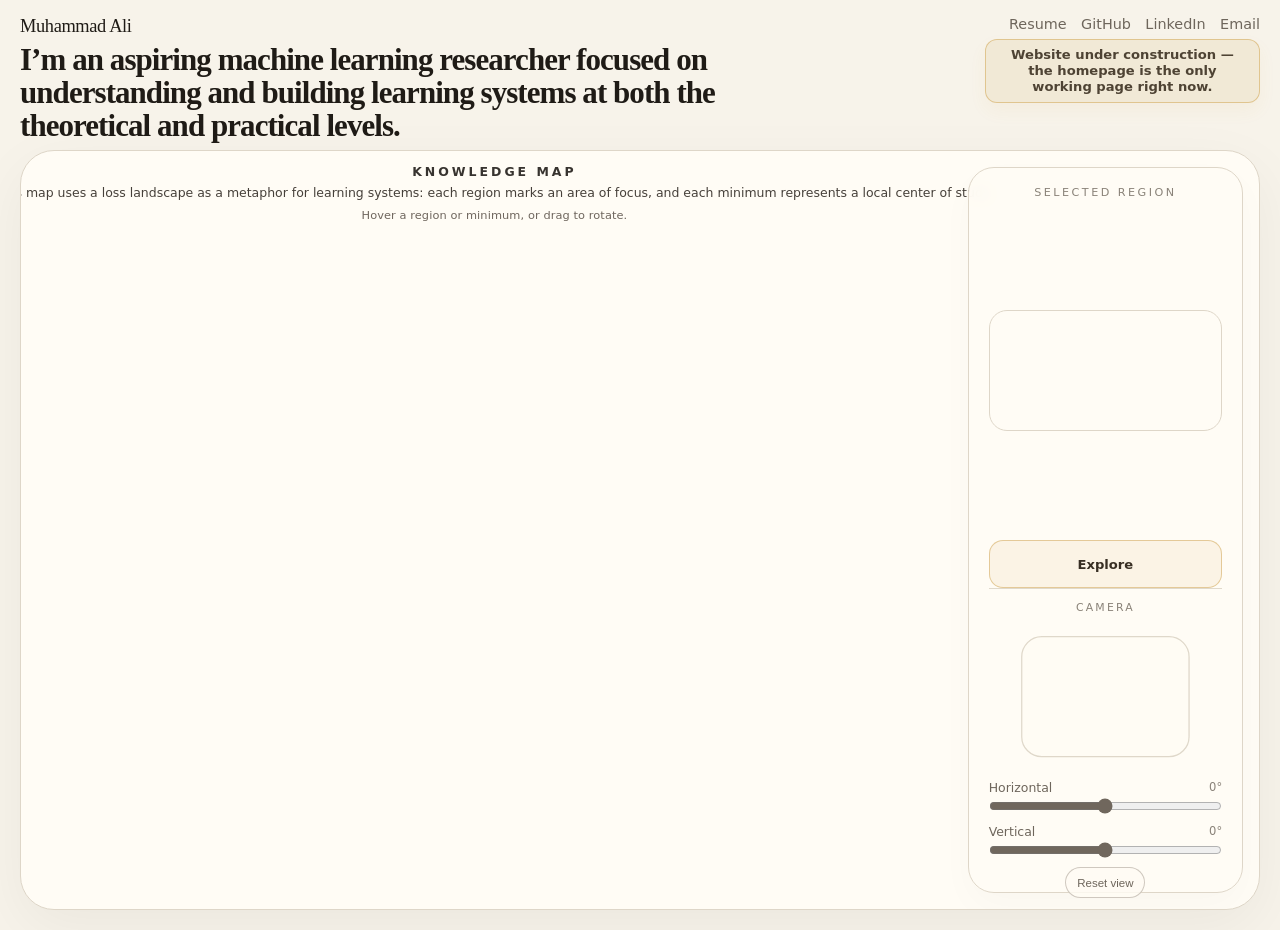
==== index.html @ 7abc621c "Connect floor contours to homepage renderer" ====
<!doctype html>
<html lang="en">
  <head>
    <meta charset="utf-8" />
    <meta name="viewport" content="width=device-width, initial-scale=1" />
    <title>Muhammad Ali</title>
    <style>
      :root {
        --page-bg: #F7F3EA;
        --panel-bg: #FFFCF5;
        --overlay-bg: rgba(255, 252, 245, 0.94);
        --text-main: #1F1B16;
        --text-muted: #6E665C;
        --text-meta: #8A8379;
        --graphite: #8E887E;
        --border-soft: #DED6C8;Done
        --header-right-width: clamp(18rem, 20vw, 21rem);
        --selected-card-width: clamp(17.2rem, 18.8vw, 20.4rem);
        --map-height: clamp(760px, 52vw, 940px);
        --radius-panel: 34px;
        --radius-card: 26px;
        --radius-pill: 18px;
        --serif: "Iowan Old Style", "Palatino Linotype", "Book Antiqua", Palatino, Georgia, "Times New Roman", serif;
        --sans: Inter, ui-sans-serif, system-ui, -apple-system, BlinkMacSystemFont, "Segoe UI", sans-serif;
      }

      * {
        box-sizing: border-box;
      }

      html,
      body {
        margin: 0;
        min-height: 100%;
      }

      body {
        background: var(--page-bg);
        color: var(--text-main);
        font-family: var(--sans);
        -webkit-font-smoothing: antialiased;
        text-rendering: optimizeLegibility;
      }

      a {
        color: inherit;
        text-decoration: none;
      }

      .page-shell {
        max-width: 1920px;
        min-height: 100vh;
        margin: 0 auto;
        padding: 1rem 1.25rem 1.25rem;
        display: flex;
        flex-direction: column;
      }

      .site-header {
        display: grid;
        grid-template-columns: minmax(0, 1fr) var(--header-right-width);
        column-gap: 1.5rem;
        row-gap: 0.35rem;
        align-items: start;
        padding-bottom: 0.42rem;
      }

      .site-name {
        grid-column: 1;
        grid-row: 1;
        font-family: var(--serif);
        font-size: 1.15rem;
        letter-spacing: -0.02em;
        color: var(--text-main);
      }

      .hero-copy {
        grid-column: 1;
        grid-row: 2;
        max-width: min(66rem, 100%);
      }

      .hero-copy h1 {
        margin: 0;
        font-family: var(--serif);
        font-size: clamp(1.64rem, 1.2rem + 0.92vw, 2rem);
        line-height: 1.08;
        letter-spacing: -0.03em;
        color: var(--text-main);
      }

      .hero-emphasis {
        color: inherit;
        font-weight: inherit;
        transition: color 180ms ease, font-weight 180ms ease;
      }

      .header-right {
        grid-column: 2;
        grid-row: 1 / span 2;
        display: flex;
        flex-direction: column;
        align-items: flex-end;
        gap: 0.45rem;
        min-width: 0;
      }

      .site-nav {
        display: flex;
        flex-wrap: nowrap;
        justify-content: flex-end;
        gap: 0.9rem;
        font-size: 0.9rem;
        color: var(--text-muted);
      }

      .site-nav a:hover {
        color: var(--text-main);
      }

      .site-note {
        align-self: flex-end;
        width: min(100%, 17.2rem);
        min-height: 2.3rem;
        padding: 0.45rem 0.72rem;
        display: inline-flex;
        align-items: center;
        justify-content: center;
        text-align: center;
        font-size: 0.82rem;
        line-height: 1.2;
        font-weight: 700;
        color: rgba(74, 63, 48, 0.98);
        background: rgba(199, 146, 46, 0.10);
        border: 1px solid rgba(199, 146, 46, 0.42);
        border-radius: 12px;
        box-shadow: 0 8px 18px rgba(199, 146, 46, 0.06);
      }

      .site-main {
        display: flex;
        flex-direction: column;
        gap: 0.75rem;
        flex: 1;
        min-height: 0;
      }

      .knowledge-map {
        position: relative;
        min-height: var(--map-height);
        background: var(--panel-bg);
        border: 1px solid var(--border-soft);
        border-radius: var(--radius-panel);
        box-shadow: 0 18px 60px rgba(28, 25, 23, 0.05);
        overflow: hidden;
      }

      .map-topband {
        position: absolute;
        left: 1rem;
        right: calc(1rem + var(--selected-card-width) + 1rem);
        top: 0.85rem;
        z-index: 7;
        display: flex;
        flex-direction: column;
        align-items: center;
        gap: 0.44rem;
        pointer-events: none;
      }

      .map-title {
        margin: 0;
        font-size: 0.78rem;
        font-weight: 700;
        letter-spacing: 0.24em;
        text-transform: uppercase;
        color: rgba(42, 38, 34, 0.94);
      }

      .map-description {
        margin: 0;
        max-width: 64rem;
        font-size: 0.78rem;
        line-height: 1.2;
        font-weight: 500;
        text-align: center;
        color: rgba(58, 52, 46, 0.94);
        white-space: nowrap;
      }

      .map-hint {
        margin: 0.04rem 0 0;
        max-width: 42rem;
        font-size: 0.71rem;
        line-height: 1.18;
        font-weight: 500;
        letter-spacing: 0.008em;
        text-align: center;
        color: rgba(104, 95, 86, 0.96);
      }

      .selector-row {
        display: none;
      }

      .map-button-anchor {
        cursor: pointer;
      }

      .map-button-connector {
        fill: none;
        stroke-width: 2.4;
        stroke-linecap: round;
        vector-effect: non-scaling-stroke;
        transition: stroke 160ms ease, opacity 160ms ease;
      }

      .area-button,
      .selector-pill {
        min-height: 52px;
        padding: 0.62rem 0.72rem;
        display: inline-flex;
        align-items: center;
        justify-content: center;
        text-align: center;
        white-space: nowrap;
        font-family: var(--serif);
        font-size: 0.9rem;
        font-weight: 600;
        line-height: 1.1;
        letter-spacing: -0.01em;
        color: var(--text-main);
        background: rgb(255, 252, 245);
        border: 1px solid rgba(214, 205, 192, 1);
        border-radius: var(--radius-pill);
        transition: border-color 160ms ease, background 160ms ease, box-shadow 160ms ease, color 160ms ease;
        pointer-events: auto;
      }

      .area-button:hover,
      .area-button:focus-visible,
      .selector-pill:hover,
      .selector-pill:focus-visible {
        outline: none;
        background: rgb(255, 252, 245);
        box-shadow: 0 0 0 1px rgba(255, 252, 245, 0.98), 0 8px 16px rgba(31, 27, 22, 0.08);
      }

      .area-button.active,
      .selector-pill.active {
        box-shadow: 0 0 0 1px rgba(255, 252, 245, 0.98), inset 0 -2px 0 currentColor, 0 10px 18px rgba(31, 27, 22, 0.08);
      }

      .map-frame {
        position: absolute;
        inset: 0;
        overflow: hidden;
      }

      #map-svg {
        position: absolute;
        inset: 0;
        width: 100%;
        height: 100%;
        display: block;
      }

      .map-frame.dragging {
        cursor: grabbing;
        user-select: none;
      }

      .selected-card {
        position: absolute;
        top: 1rem;
        right: 1rem;
        bottom: 1rem;
        width: var(--selected-card-width);
        z-index: 8;
        background: var(--overlay-bg);
        border: 1px solid var(--border-soft);
        border-radius: var(--radius-card);
        backdrop-filter: blur(8px);
        box-shadow: 0 14px 36px rgba(28, 25, 23, 0.025);
        padding: 1.12rem 1.24rem 1.2rem;
        display: flex;
        flex-direction: column;
      }

      .selected-label {
        font-size: 0.7rem;
        letter-spacing: 0.22em;
        text-transform: uppercase;
        color: var(--text-meta);
        text-align: center;
      }

      .selected-head {
        margin-top: 0.78rem;
        display: flex;
        flex-direction: column;
        align-items: center;
        gap: 0.56rem;
        min-height: 5.45rem;
      }

      .selected-icon {
        width: 3rem;
        height: 3rem;
        border-radius: 999px;
        display: inline-flex;
        align-items: center;
        justify-content: center;
        color: #fffdf8;
      }

      .selected-title {
        margin: 0;
        width: 100%;
        min-height: 2.5rem;
        display: flex;
        align-items: flex-start;
        justify-content: center;
        text-align: center;
        font-family: var(--serif);
        font-size: clamp(1.02rem, 0.88rem + 0.38vw, 1.26rem);
        line-height: 1.08;
        letter-spacing: -0.02em;
        color: var(--text-main);
      }

      .selected-thumb {
        margin-top: 0.72rem;
        border-radius: 18px;
        border: 1px solid var(--border-soft);
        background: rgba(255, 252, 245, 0.72);
        padding: 0.46rem;
        min-height: 7.6rem;
        display: flex;
        align-items: center;
      }

      .selected-thumb svg {
        width: 100%;
        height: auto;
        display: block;
      }

      .selected-accent {
        width: 1.65rem;
        height: 2px;
        margin: 0.86rem 0 0.68rem;
        border-radius: 999px;
      }

      .selected-blurb {
        margin: 0;
        font-size: 0.8rem;
        line-height: 1.46;
        color: var(--text-muted);
        min-height: 5.9em;
      }

      .selected-cta-wrap {
        padding-top: 0.56rem;
      }

      .selected-cta {
        width: 100%;
        min-height: 3rem;
        padding: 0.72rem 0.9rem;
        display: inline-flex;
        align-items: center;
        justify-content: center;
        text-align: center;
        border-radius: 14px;
        border: 1px solid rgba(199, 146, 46, 0.42);
        background: rgba(199, 146, 46, 0.08);
        color: rgba(52, 43, 32, 0.98);
        font-size: 0.82rem;
        font-weight: 600;
        line-height: 1.2;
        transition: background 160ms ease, border-color 160ms ease, color 160ms ease;
      }

      .selected-cta:hover,
      .selected-cta:focus-visible {
        outline: none;
        background: rgba(199, 146, 46, 0.14);
      }

      .camera-panel {
        margin-top: auto;
        padding-top: 0.72rem;
        border-top: 1px solid rgba(222, 214, 200, 0.92);
        display: flex;
        flex-direction: column;
        gap: 0.58rem;
      }

      .camera-label {
        font-size: 0.68rem;
        letter-spacing: 0.2em;
        text-transform: uppercase;
        color: var(--text-meta);
        text-align: center;
      }

      .camera-widget {
        display: flex;
        align-items: center;
        justify-content: center;
        min-height: 6.2rem;
      }

      .camera-widget svg {
        width: 100%;
        max-width: 12.8rem;
        height: auto;
        display: block;
      }

      .camera-base {
        fill: rgba(255, 252, 245, 0.82);
        stroke: rgba(222, 214, 200, 0.95);
        stroke-width: 1;
      }

      .camera-axis {
        fill: none;
        stroke: rgba(112, 103, 93, 0.64);
        stroke-width: 1.38;
        stroke-linecap: round;
        vector-effect: non-scaling-stroke;
      }

      .camera-axis.soft {
        stroke: rgba(112, 103, 93, 0.24);
        stroke-dasharray: 3 4;
      }

      .camera-node {
        fill: rgba(255, 252, 245, 0.98);
        stroke: rgba(112, 103, 93, 0.32);
        stroke-width: 1;
      }

      .camera-node.accent {
        fill: rgba(112, 103, 93, 0.92);
        stroke: rgba(112, 103, 93, 0.92);
      }

      .camera-text {
        font-family: var(--serif);
        font-size: 0.92rem;
        fill: rgba(92, 84, 76, 0.95);
      }

      .camera-text.loss {
        font-size: 0.82rem;
      }

      .camera-control {
        display: flex;
        flex-direction: column;
        gap: 0.22rem;
      }

      .camera-head {
        display: flex;
        justify-content: space-between;
        gap: 0.7rem;
      }

      .camera-name {
        font-size: 0.78rem;
        color: var(--text-muted);
      }

      .camera-value {
        font-size: 0.72rem;
        color: var(--text-meta);
        font-variant-numeric: tabular-nums;
      }

      .camera-slider {
        width: 100%;
        margin: 0;
        accent-color: rgba(112, 103, 93, 0.86);
      }

      .camera-reset {
        align-self: center;
        min-height: 1.9rem;
        padding: 0.38rem 0.68rem;
        border-radius: 999px;
        border: 1px solid rgba(202, 194, 184, 0.9);
        background: rgba(255, 252, 245, 0.82);
        color: var(--text-muted);
        font-size: 0.72rem;
        cursor: pointer;
      }

      .camera-reset:hover,
      .camera-reset:focus-visible {
        outline: none;
        background: rgba(255, 252, 245, 0.94);
        color: var(--text-main);
      }

      .thumb-card {
        fill: rgba(255, 252, 245, 0.96);
        stroke: rgba(222, 214, 200, 0.92);
        stroke-width: 1;
      }

      .thumb-contour {
        fill: none;
        stroke: rgba(98, 90, 82, 0.18);
        stroke-width: 0.95;
        vector-effect: non-scaling-stroke;
      }

      .thumb-contour.soft {
        stroke: rgba(124, 115, 105, 0.11);
        stroke-width: 0.82;
      }

      .thumb-minimum {
        stroke: rgba(255, 252, 245, 0.98);
        stroke-width: 1.15;
        vector-effect: non-scaling-stroke;
      }

      .wire path,
      .wire polyline {
        fill: none;
        stroke: rgba(98, 89, 80, 0.34);
        stroke-width: 1.14;
        vector-effect: non-scaling-stroke;
      }

      .wire .rear {
        stroke: rgba(110, 101, 92, 0.22);
        stroke-width: 0.98;
      }

      .wire .front {
        stroke: rgba(84, 76, 68, 0.46);
        stroke-width: 1.26;
      }

      .plane path,
      .plane polyline,
      .plane polygon {
        fill: none;
        stroke: rgba(154, 143, 131, 0.11);
        stroke-width: 0.74;
        vector-effect: non-scaling-stroke;
      }

      .plane .shell {
        stroke: rgba(154, 143, 131, 0.14);
      }

      .plane .grid {
        stroke: rgba(154, 143, 131, 0.085);
      }

      .contours path,
      .contours polyline {
        fill: none;
        stroke: rgba(154, 143, 131, 0.07);
        stroke-width: 0.68;
        vector-effect: non-scaling-stroke;
      }

      .plane-base polygon,
      .plane-active polygon,
      .surface-active polygon {
        stroke: none;
        vector-effect: non-scaling-stroke;
      }

      .minimums .projection {
        stroke-width: 0.9;
        stroke-dasharray: 4 5;
        vector-effect: non-scaling-stroke;
      }

      .minimum-anchor {
        cursor: pointer;
        outline: none;
      }

      .minimum-anchor .halo {
        opacity: 0;
        transition: opacity 160ms ease;
      }

      .minimum-anchor .ring {
        fill: rgba(255, 252, 245, 0.98);
        stroke-width: 1.25;
        vector-effect: non-scaling-stroke;
        transition: stroke-width 160ms ease;
      }

      .minimum-anchor .core {
        stroke: rgba(255, 252, 245, 0.98);
        stroke-width: 1.05;
        vector-effect: non-scaling-stroke;
      }

      .minimum-anchor:hover .halo,
      .minimum-anchor:focus-visible .halo,
      .minimum-anchor.active .halo {
        opacity: 1;
      }

      .minimum-anchor:hover .ring,
      .minimum-anchor:focus-visible .ring,
      .minimum-anchor.active .ring {
        stroke-width: 1.5;
      }

      .mobile-card {
        display: none;
      }

      @media (max-width: 860px) {
        .page-shell {
          padding-inline: 1rem;
        }

        .site-header {
          display: flex;
          flex-direction: column;
          align-items: flex-start;
        }

        .header-right {
          width: 100%;
          align-items: flex-start;
        }

        .site-nav {
          flex-wrap: wrap;
          justify-content: flex-start;
          gap: 0.4rem 1rem;
        }

        .site-note {
          align-self: flex-start;
          text-align: left;
        }

        .knowledge-map {
          min-height: 980px;
        }

        .map-topband {
          position: static;
          padding: 1rem 1rem 0;
          right: auto;
          left: auto;
          pointer-events: none;
        }

        .selector-row {
          position: static;
          right: auto;
          left: auto;
          top: auto;
          display: flex;
          gap: 0.6rem;
          padding: 0.95rem 1rem 0;
          overflow-x: auto;
        }

        .selector-pill {
          min-width: max-content;
          flex: 0 0 auto;
        }

        .selected-card {
          display: none;
        }

        .mobile-card {
          position: absolute;
          inset-inline: 0;
          bottom: 0;
          z-index: 8;
          display: block;
          padding: 1rem;
        }

        .mobile-shell {
          background: var(--overlay-bg);
          border: 1px solid var(--border-soft);
          border-radius: var(--radius-card);
          padding: 1rem;
        }

        .mobile-head {
          display: flex;
          flex-direction: column;
          align-items: center;
          gap: 0.56rem;
        }

        .mobile-title {
          margin: 0;
          text-align: center;
          font-family: var(--serif);
          font-size: 1.18rem;
          line-height: 1.08;
        }

        .mobile-blurb {
          margin: 0.6rem 0 0;
          color: var(--text-muted);
          font-size: 0.92rem;
          line-height: 1.55;
        }

        .mobile-link {
          margin-top: 0.8rem;
        }
      }
    </style>
  </head>
  <body>
    <div class="page-shell">
      <header class="site-header">
        <a class="site-name" href="/">Muhammad Ali</a>

        <div class="hero-copy">
          <h1>
            I’m an aspiring machine learning researcher focused on understanding and building
            <span class="hero-emphasis" id="hero-emphasis">learning systems</span>
            at both the theoretical and practical levels.
          </h1>
        </div>

        <div class="header-right">
          <nav class="site-nav" aria-label="External links">
            <a href="/assets/resume/Muhammad_Ali_Resume.pdf" target="_blank" rel="noreferrer">Resume</a>
            <a href="https://github.com/" target="_blank" rel="noreferrer">GitHub</a>
            <a href="https://www.linkedin.com/in/muhammad-ali-544477187/" target="_blank" rel="noreferrer">LinkedIn</a>
            <a href="mailto:maali@wm.edu">Email</a>
          </nav>
          <div class="site-note">Website under construction — the homepage is the only working page right now.</div>
        </div>
      </header>

      <main class="site-main">
        <section class="knowledge-map" aria-labelledby="knowledge-map-title">
          <div class="map-topband">
            <h2 class="map-title" id="knowledge-map-title">Knowledge Map</h2>
            <p class="map-description">
              This map uses a loss landscape as a metaphor for learning systems: each region marks an area of focus, and each minimum represents a local center of study.
            </p>
            <p class="map-hint">Hover a region or minimum, or drag to rotate.</p>
          </div>

          <div class="selector-row" id="selector-row" aria-label="Select a knowledge area"></div>

          <aside class="selected-card" id="selected-card" aria-live="polite">
            <div class="selected-label">Selected region</div>

            <div class="selected-head">
              <div class="selected-icon" id="selected-icon"></div>
              <h3 class="selected-title" id="selected-title"></h3>
            </div>

            <div class="selected-thumb" id="selected-thumb" aria-hidden="true"></div>

            <div class="selected-accent" id="selected-accent"></div>

            <p class="selected-blurb" id="selected-blurb"></p>

            <div class="selected-cta-wrap">
              <a class="selected-cta" id="selected-cta" href="#">Explore</a>
            </div>

            <div class="camera-panel">
              <div class="camera-label">Camera</div>

              <div class="camera-widget" aria-hidden="true">
                <svg id="camera-svg" viewBox="0 0 164 118" preserveAspectRatio="xMidYMid meet">
                  <rect class="camera-base" x="15" y="11" width="134" height="96" rx="16"></rect>
                  <g id="camera-cap"></g>
                </svg>
              </div>

              <div class="camera-control">
                <div class="camera-head">
                  <div class="camera-name">Horizontal</div>
                  <div class="camera-value" id="camera-horizontal-value">0°</div>
                </div>
                <input class="camera-slider" id="camera-horizontal" type="range" min="-100" max="100" value="0" step="1" />
              </div>

              <div class="camera-control">
                <div class="camera-head">
                  <div class="camera-name">Vertical</div>
                  <div class="camera-value" id="camera-vertical-value">0°</div>
                </div>
                <input class="camera-slider" id="camera-vertical" type="range" min="-100" max="100" value="0" step="1" />
              </div>

              <button class="camera-reset" id="camera-reset" type="button">Reset view</button>
            </div>
          </aside>

          <aside class="mobile-card" id="mobile-card" aria-live="polite">
            <div class="mobile-shell">
              <div class="selected-label">Selected region</div>
              <div class="mobile-head">
                <div class="selected-icon" id="mobile-icon"></div>
                <h3 class="mobile-title" id="mobile-title"></h3>
              </div>
              <p class="mobile-blurb" id="mobile-blurb"></p>
              <a class="selected-cta mobile-link" id="mobile-cta" href="#">Explore</a>
            </div>
          </aside>

          <div class="map-frame" id="map-frame">
            <svg id="map-svg" viewBox="0 0 1520 920" preserveAspectRatio="none" role="img" aria-label="Interactive loss landscape knowledge map">
              <g transform="translate(28 176)">
                <g id="plane-base" class="plane-base"></g>
                <g id="plane" class="plane"></g>
                <g id="plane-active" class="plane-active"></g>
                <g id="floor-contours" class="contours"></g>
                <g id="surface-active" class="surface-active"></g>
                <g id="wire-base" class="wire"></g>
                <g id="wire-accent" class="wire"></g>
                <g id="map-button-anchors"></g>
                <g id="minimums" class="minimums"></g>
              </g>
            </svg>
          </div>
        </section>
      </main>
    </div>

    <script src="js/home/config.js"></script>
    <script src="js/home/dom.js"></script>
    <script src="js/home/overlay.js"></script>
    <script src="js/home/camera.js"></script>
    <script src="js/home/geometry.js"></script>
    <script src="js/home/renderer.js"></script>
    
    <script>
      const SVG_NS = "http://www.w3.org/2000/svg";

      if (!window.HomeConfig) {
        throw new Error(
          "[homepage] Configuration failed to load from js/home/config.js."
        );
      }

      const {
        icons,
        regions,
        areaThemes,
        regionFields,
        regionFieldMap,
        baseLandscapeConfig
      } = window.HomeConfig;

      const landscapeConfig = {
        domainX: [-2.05, 2.15],
        domainY: [-1.55, 1.65],
        gridX: 27,
        gridY: 21,
        planeZ: -1.36,
        azimuth: 0.72,
        elevation: 0.82
      };
      
      if (typeof window.getHomeDom !== "function") {
        throw new Error(
          "[homepage] DOM helper failed to load from js/home/dom.js."
        );
      }
      
      const {
        selectorRow,
        selectedCard,
        selectedIcon,
        selectedTitle,
        selectedThumb,
        selectedAccent,
        selectedBlurb,
        selectedCta,
        mobileIcon,
        mobileTitle,
        mobileBlurb,
        mobileCta,
        heroEmphasis,
        mapFrame,
        mapSvg,
        planeBase,
        planeLayer,
        planeActive,
        floorContours,
        surfaceActive,
        wireBase,
        wireAccent,
        minimums,
        mapButtonAnchors,
        cameraSvgCap,
        cameraHorizontal,
        cameraVertical,
        cameraHorizontalValue,
        cameraVerticalValue,
        cameraReset
     } = window.getHomeDom();

      if (typeof window.createHomeOverlay !== "function") {
        throw new Error(
          "[homepage] Overlay helper failed to load from js/home/overlay.js."
        );
      }

      const homeOverlay = window.createHomeOverlay({
        areaThemes,
        icons,
        heroEmphasis,
        selectedIcon,
        selectedTitle,
        selectedThumb,
        selectedAccent,
        selectedBlurb,
        selectedCta,
        mobileIcon,
        mobileTitle,
        mobileBlurb,
        mobileCta
      });

      let activeKey = "machine-learning";
      let cachedLandscape = null;
      const selectorMap = new Map();
      const projectionFit = { scale: 1, offsetX: 0, offsetY: 0 };
      const dragCameraOffset = { yaw: 0, pitch: 0 };
      let isDraggingLandscape = false;
      let rerenderToken = null;

      function svgEl(tag, attrs = {}) {
        const el = document.createElementNS(SVG_NS, tag);
        Object.entries(attrs).forEach(([key, value]) => {
          el.setAttribute(key, String(value));
        });
        return el;
      }

      function clamp(value, min, max) {
        return Math.max(min, Math.min(max, value));
      }

      function getTheme(key) {
        return areaThemes[key] || areaThemes["machine-learning"];
      }
      
      function rgba(rgb, alpha) {
        return `rgba(${rgb[0]}, ${rgb[1]}, ${rgb[2]}, ${alpha})`;
      }

      function renderCameraCap() {
        cameraSvgCap.innerHTML = "";

        const yawNorm = clamp(dragCameraOffset.yaw / baseLandscapeConfig.yawRange, -1, 1);
        const pitchNorm = clamp(dragCameraOffset.pitch / baseLandscapeConfig.pitchRange, -1, 1);
        const origin = { x: 82, y: 80 };

        const theta1Tip = { x: origin.x + 34 + yawNorm * 12, y: origin.y - 18 - pitchNorm * 7 };
        const theta2Tip = { x: origin.x - 30 + yawNorm * 8, y: origin.y - 10 + pitchNorm * 12 };
        const lossTip = { x: origin.x + yawNorm * 8, y: origin.y - 40 - pitchNorm * 16 };
        const theta1Shadow = { x: theta1Tip.x, y: origin.y + 9 };
        const theta2Shadow = { x: theta2Tip.x, y: origin.y + 9 };

        const accentKey = Math.abs(pitchNorm) > Math.abs(yawNorm) ? "loss" : yawNorm >= 0 ? "theta1" : "theta2";

        function line(to, cls) {
          return svgEl("line", {
            x1: origin.x.toFixed(1),
            y1: origin.y.toFixed(1),
            x2: to.x.toFixed(1),
            y2: to.y.toFixed(1),
            class: cls
          });
        }

        cameraSvgCap.appendChild(line(theta1Shadow, "camera-axis soft"));
        cameraSvgCap.appendChild(line(theta2Shadow, "camera-axis soft"));
        cameraSvgCap.appendChild(line(lossTip, "camera-axis"));
        cameraSvgCap.appendChild(line(theta1Tip, "camera-axis"));
        cameraSvgCap.appendChild(line(theta2Tip, "camera-axis"));

        cameraSvgCap.appendChild(svgEl("circle", {
          cx: origin.x,
          cy: origin.y,
          r: 2.8,
          class: "camera-node"
        }));

        [
          { key: "theta1", tip: theta1Tip, text: "θ₁", dx: 8, dy: 4, cls: "camera-text" },
          { key: "theta2", tip: theta2Tip, text: "θ₂", dx: -15, dy: 8, cls: "camera-text" },
          { key: "loss", tip: lossTip, text: "L(θ)", dx: -11, dy: -8, cls: "camera-text loss" }
        ].forEach(({ key, tip, text, dx, dy, cls }) => {
          const circle = svgEl("circle", {
            cx: tip.x.toFixed(1),
            cy: tip.y.toFixed(1),
            r: key === accentKey ? 3.25 : 2.55,
            class: `camera-node${key === accentKey ? " accent" : ""}`
          });
          cameraSvgCap.appendChild(circle);
          const label = svgEl("text", {
            x: (tip.x + dx).toFixed(1),
            y: (tip.y + dy).toFixed(1),
            class: cls
          });
          label.textContent = text;
          cameraSvgCap.appendChild(label);
        });
      }

      function updateCameraInputs() {
        const horizontalValue = Math.round((dragCameraOffset.yaw / baseLandscapeConfig.yawRange) * 100);
        const verticalValue = Math.round((dragCameraOffset.pitch / baseLandscapeConfig.pitchRange) * 100);
        cameraHorizontal.value = String(horizontalValue);
        cameraVertical.value = String(verticalValue);
        cameraHorizontalValue.textContent = `${Math.round(horizontalValue * 0.22)}°`;
        cameraVerticalValue.textContent = `${Math.round(verticalValue * 0.18)}°`;
        renderCameraCap();
      }

      function getResolvedCameraConfig() {
        return {
          ...baseLandscapeConfig,
          azimuth: clamp(baseLandscapeConfig.baselineAzimuth + dragCameraOffset.yaw, 0.34, 1.18),
          elevation: clamp(baseLandscapeConfig.baselineElevation - dragCameraOffset.pitch, 0.46, 1.18)
        };
      }



      function bindCameraDrag() {
        let dragging = false;
        let pointerId = null;
        let lastX = 0;
        let lastY = 0;

        const start = (event) => {
          if (event.pointerType === "mouse" && event.button !== 0) return;
          if (event.target.closest(".selector-row, .selected-card, .mobile-card, a, button, input, label")) return;

          const svgRect = mapSvg.getBoundingClientRect();
          const localX = ((event.clientX - svgRect.left) / svgRect.width) * 1520;
          const localY = ((event.clientY - svgRect.top) / svgRect.height) * 920;

          if (localY < 150) {
            return;
          }

          dragging = true;
          isDraggingLandscape = true;
          pointerId = event.pointerId;
          lastX = event.clientX;
          lastY = event.clientY;
          mapFrame.classList.add("dragging");
          if (mapFrame.setPointerCapture) {
            mapFrame.setPointerCapture(pointerId);
          }
        };

        const move = (event) => {
          if (!dragging || event.pointerId !== pointerId) return;
          event.preventDefault();

          const deltaX = event.clientX - lastX;
          const deltaY = event.clientY - lastY;
          lastX = event.clientX;
          lastY = event.clientY;

          const yawStep = baseLandscapeConfig.yawRange / 320;
          const pitchStep = baseLandscapeConfig.pitchRange / 280;

          dragCameraOffset.yaw = clamp(
            dragCameraOffset.yaw + deltaX * yawStep,
            -baseLandscapeConfig.yawRange,
            baseLandscapeConfig.yawRange
          );
          dragCameraOffset.pitch = clamp(
            dragCameraOffset.pitch - deltaY * pitchStep,
            -baseLandscapeConfig.pitchRange,
            baseLandscapeConfig.pitchRange
          );

          scheduleLandscapeRerender();
        };

        

        const end = (event) => {
          if (!dragging || event.pointerId !== pointerId) return;
          dragging = false;
          mapFrame.classList.remove("dragging");
          if (mapFrame.hasPointerCapture && mapFrame.hasPointerCapture(pointerId)) {
            mapFrame.releasePointerCapture(pointerId);
          }
          pointerId = null;
          requestAnimationFrame(() => {
            isDraggingLandscape = false;
          });
        };

        mapFrame.addEventListener("pointerdown", start);
        mapFrame.addEventListener("pointermove", move, { passive: false });
        mapFrame.addEventListener("pointerup", end);
        mapFrame.addEventListener("pointercancel", end);
        mapFrame.addEventListener("lostpointercapture", () => {
          dragging = false;
          pointerId = null;
          isDraggingLandscape = false;
          mapFrame.classList.remove("dragging");
        });
      }

      function gaussianBasin(x, y, cx, cy, sx, sy, amplitude) {
        return amplitude * Math.exp(-(((x - cx) ** 2) / sx + ((y - cy) ** 2) / sy));
      }

      function lossSurface(x, y) {
        const broadBowl = 0.038 * ((x - 0.14) ** 2 + 0.9 * (y - 0.12) ** 2);
        const mlBasin = gaussianBasin(x, y, 0.28, 0.24, 0.28, 0.20, -1.18);
        const mlShelf = gaussianBasin(x, y, 0.18, 0.12, 0.96, 0.72, -0.18);

        const csBasin = gaussianBasin(x, y, -1.58, -1.02, 0.34, 0.28, -0.62);
        const mathBasin = gaussianBasin(x, y, -1.56, 1.04, 0.36, 0.30, -0.68);
        const systemsBasin = gaussianBasin(x, y, 1.56, -1.02, 0.40, 0.32, -0.56);
        const projectsBasin = gaussianBasin(x, y, 1.48, 1.08, 0.38, 0.32, -0.58);

        const ridgeNorth = 0.7 * Math.exp(-(((x + 0.08) ** 2) / 1.36 + ((y + 0.78 + 0.12 * Math.sin(1.4 * x)) ** 2) / 0.15));
        const ridgeDiagonal = 0.5 * Math.exp(-(((x - 0.86 + 0.1 * Math.sin(1.8 * y)) ** 2) / 0.2 + ((y - 0.06) ** 2) / 0.84));
        const ridgeSouth = 0.2 * Math.exp(-(((x + 0.12) ** 2) / 1.8 + ((y - 0.98 - 0.08 * Math.cos(1.7 * x)) ** 2) / 0.22));

        const warpedCoupling = 0.08 * x * y - 0.034 * x + 0.02 * y;
        const lowFrequencyRoughness =
          0.08 * Math.sin(1.32 * x - 0.16) * Math.cos(1.08 * y + 0.18) +
          0.04 * Math.sin(2.3 * x + 1.5 * y + 0.2) +
          0.032 * Math.cos(2.8 * y - 0.7 * x + 0.4);

        const localCrinkles =
          gaussianBasin(x, y, -0.34, 0.64, 0.12, 0.08, 0.10) +
          gaussianBasin(x, y, 1.08, 0.28, 0.10, 0.12, -0.08) +
          gaussianBasin(x, y, -0.92, -0.12, 0.16, 0.08, 0.08) +
          gaussianBasin(x, y, 0.92, -0.44, 0.10, 0.10, 0.06);

        return broadBowl + mlBasin + mlShelf + csBasin + mathBasin + systemsBasin + projectsBasin + ridgeNorth + ridgeDiagonal + ridgeSouth + warpedCoupling + lowFrequencyRoughness + localCrinkles;
      }

      function finiteGradient(x, y) {
        const h = 0.016;
        return {
          dx: (lossSurface(x + h, y) - lossSurface(x - h, y)) / (2 * h),
          dy: (lossSurface(x, y + h) - lossSurface(x, y - h)) / (2 * h)
        };
      }

      function clampToDomain(x, y) {
        const [minX, maxX] = landscapeConfig.domainX;
        const [minY, maxY] = landscapeConfig.domainY;
        return {
          x: clamp(x, minX, maxX),
          y: clamp(y, minY, maxY)
        };
      }

      function findLocalMinimum(seedX, seedY) {
        let x = seedX;
        let y = seedY;
        let step = 0.12;
        let best = lossSurface(x, y);

        for (let i = 0; i < 60; i += 1) {
          const grad = finiteGradient(x, y);
          const mag = Math.hypot(grad.dx, grad.dy) || 1;
          const candidate = clampToDomain(
            x - (grad.dx / mag) * step,
            y - (grad.dy / mag) * step
          );
          const value = lossSurface(candidate.x, candidate.y);

          if (value < best) {
            x = candidate.x;
            y = candidate.y;
            best = value;
            step = Math.min(step * 1.08, 0.18);
          } else {
            step *= 0.58;
          }

          if (step < 0.0025) break;
        }

        return { x, y, z: best };
      }

      const regionMinimumSeeds = new Map([
        ["computer-science", { x: -1.58, y: -1.02 }],
        ["mathematics", { x: -1.56, y: 1.02 }],
        ["machine-learning", { x: 0.28, y: 0.24 }],
        ["systems", { x: 1.56, y: -1.02 }],
        ["projects", { x: 1.48, y: 1.06 }]
      ]);

      const regionMinima = new Map(
        Array.from(regionMinimumSeeds.entries()).map(([key, seed]) => [key, findLocalMinimum(seed.x, seed.y)])
      );

      function getRegionWeights(x, y) {
        const raw = {};
        let total = 0;

        regionFields.forEach((field) => {
          const dx = (x - field.center.x) / field.sigmaX;
          const dy = (y - field.center.y) / field.sigmaY;
          const radial = Math.exp(-(dx * dx + dy * dy));
          const directional = 1 + 0.08 * Math.sin(1.35 * x + field.center.x) * Math.cos(1.18 * y - field.center.y);
          const value = Math.max(0.0001, radial * field.boost * directional);
          raw[field.key] = value;
          total += value;
        });

        const normalized = {};
        regionFields.forEach((field) => {
          normalized[field.key] = raw[field.key] / total;
        });
        return normalized;
      }

      function blendRegionColor(weights, alphaScale = 1) {
        let r = 0;
        let g = 0;
        let b = 0;
        let dominant = 0;

        regionFields.forEach((field) => {
          const weight = weights[field.key];
          r += field.color[0] * weight;
          g += field.color[1] * weight;
          b += field.color[2] * weight;
          dominant = Math.max(dominant, weight);
        });

        const alpha = (0.04 + dominant * 0.08) * alphaScale;
        return rgba([Math.round(r), Math.round(g), Math.round(b)], alpha);
      }

      if (!window.HomeGeometry) {
        throw new Error(
          "[homepage] Geometry helper failed to load from js/home/geometry.js."
        );
      }
      
      function rawProjectPointWithCamera(x, y, z, camera) {
        return window.HomeGeometry.rawProjectPointWithCamera(x, y, z, camera);
      }

      function rawProjectPoint(x, y, z) {
        return rawProjectPointWithCamera(x, y, z, landscapeConfig);
      }

      function projectPoint(x, y, z) {
        const point = rawProjectPoint(x, y, z);
        return {
          x: point.x * projectionFit.scale + projectionFit.offsetX,
          y: point.y * projectionFit.scale + projectionFit.offsetY,
          z: point.z
        };
      }

      function sampleLandscape() {
        const [minX, maxX] = landscapeConfig.domainX;
        const [minY, maxY] = landscapeConfig.domainY;
        const rows = [];
        const cells = [];

        for (let yi = 0; yi < landscapeConfig.gridY; yi += 1) {
          const y = minY + (yi / (landscapeConfig.gridY - 1)) * (maxY - minY);
          const row = [];
          for (let xi = 0; xi < landscapeConfig.gridX; xi += 1) {
            const x = minX + (xi / (landscapeConfig.gridX - 1)) * (maxX - minX);
            row.push({ x, y, z: lossSurface(x, y) });
          }
          rows.push(row);
        }

        for (let yi = 0; yi < rows.length - 1; yi += 1) {
          for (let xi = 0; xi < rows[yi].length - 1; xi += 1) {
            const p00 = rows[yi][xi];
            const p10 = rows[yi][xi + 1];
            const p11 = rows[yi + 1][xi + 1];
            const p01 = rows[yi + 1][xi];
            const cx = (p00.x + p10.x + p11.x + p01.x) / 4;
            const cy = (p00.y + p10.y + p11.y + p01.y) / 4;
            cells.push({
              yi,
              xi,
              centerX: cx,
              centerY: cy,
              weights: getRegionWeights(cx, cy)
            });
          }
        }

        return { rows, cells };
      }

      function getCameraEnvelope() {
        const yawRange = baseLandscapeConfig.yawRange;
        const pitchRange = baseLandscapeConfig.pitchRange;
        const baselineAzimuth = baseLandscapeConfig.baselineAzimuth;
        const baselineElevation = baseLandscapeConfig.baselineElevation;

        return [
          { azimuth: baselineAzimuth, elevation: baselineElevation },
          { azimuth: baselineAzimuth - yawRange, elevation: baselineElevation - pitchRange },
          { azimuth: baselineAzimuth - yawRange, elevation: baselineElevation + pitchRange },
          { azimuth: baselineAzimuth + yawRange, elevation: baselineElevation - pitchRange },
          { azimuth: baselineAzimuth + yawRange, elevation: baselineElevation + pitchRange },
          { azimuth: baselineAzimuth, elevation: baselineElevation - pitchRange },
          { azimuth: baselineAzimuth, elevation: baselineElevation + pitchRange },
          { azimuth: baselineAzimuth - yawRange, elevation: baselineElevation },
          { azimuth: baselineAzimuth + yawRange, elevation: baselineElevation }
        ];
      }

      function computeProjectionFit(sample) {
        const { domainX, domainY, planeZ } = landscapeConfig;
        const [minX, maxX] = domainX;
        const [minY, maxY] = domainY;
        const cameras = getCameraEnvelope();
        const points = [];

        cameras.forEach((camera) => {
          sample.rows.forEach((row) => row.forEach((point) => points.push(rawProjectPointWithCamera(point.x, point.y, point.z, camera))));
          [
            rawProjectPointWithCamera(minX, minY, planeZ, camera),
            rawProjectPointWithCamera(maxX, minY, planeZ, camera),
            rawProjectPointWithCamera(maxX, maxY, planeZ, camera),
            rawProjectPointWithCamera(minX, maxY, planeZ, camera)
          ].forEach((point) => points.push(point));
        });

        const minProjectedX = Math.min(...points.map((point) => point.x));
        const maxProjectedX = Math.max(...points.map((point) => point.x));
        const minProjectedY = Math.min(...points.map((point) => point.y));
        const maxProjectedY = Math.max(...points.map((point) => point.y));

        const target = { minX: -360, maxX: 1534, minY: -72, maxY: 980 };
        const width = Math.max(1, maxProjectedX - minProjectedX);
        const height = Math.max(1, maxProjectedY - minProjectedY);
        const targetWidth = target.maxX - target.minX;
        const targetHeight = target.maxY - target.minY;
        const scale = Math.min(targetWidth / width, targetHeight / height);

        projectionFit.scale = scale;
        projectionFit.offsetX = target.minX + (targetWidth - width * scale) / 2 - minProjectedX * scale - 28;
        projectionFit.offsetY = target.minY + (targetHeight - height * scale) / 2 - minProjectedY * scale - 74;
      }

      function pointsString(points) {
        return window.HomeGeometry.pointsString(points);
      }

      if (typeof window.createHomeRenderer !== "function") {
        throw new Error(
          "[homepage] Renderer helper failed to load from js/home/renderer.js."
        );
      }

      const homeRenderer = window.createHomeRenderer({
        landscapeConfig,
        planeLayer,
        wireBase,
        wireAccent,
        floorContours,
        projectPoint,
        pointsString
      });

      function buildPlane() {
        homeRenderer.buildPlane();
      }

      function buildRegionLayers(sample) {
        const theme = getTheme(activeKey);
        const selectedColor = theme.rgb;
        const selectedMinimum = regionMinima.get(activeKey);
        const selectedField = regionFieldMap.get(activeKey);
        const falloffX = selectedField.sigmaX * 0.92;
        const falloffY = selectedField.sigmaY * 0.92;

        let baseMarkup = "";
        let activePlaneMarkup = "";
        let activeSurfaceMarkup = "";

        sample.cells.forEach((cell) => {
          const { yi, xi, centerX, centerY, weights } = cell;
          const p00 = sample.rows[yi][xi];
          const p10 = sample.rows[yi][xi + 1];
          const p11 = sample.rows[yi + 1][xi + 1];
          const p01 = sample.rows[yi + 1][xi];

          const dx = (centerX - selectedMinimum.x) / falloffX;
          const dy = (centerY - selectedMinimum.y) / falloffY;
          const basinField = Math.exp(-(dx * dx + dy * dy));
          const influence = basinField * (0.42 + (weights[activeKey] || 0) * 0.88);

          const planePolygon = [
            projectPoint(p00.x, p00.y, landscapeConfig.planeZ),
            projectPoint(p10.x, p10.y, landscapeConfig.planeZ),
            projectPoint(p11.x, p11.y, landscapeConfig.planeZ),
            projectPoint(p01.x, p01.y, landscapeConfig.planeZ)
          ];

          baseMarkup += `<polygon points="${pointsString(planePolygon)}" fill="${blendRegionColor(weights, 0.84)}"></polygon>`;

          if (influence > 0.035) {
            activePlaneMarkup += `<polygon points="${pointsString(planePolygon)}" fill="${rgba(selectedColor, 0.038 + influence * 0.26)}"></polygon>`;

            const surfacePolygon = [
              projectPoint(p00.x, p00.y, p00.z),
              projectPoint(p10.x, p10.y, p10.z),
              projectPoint(p11.x, p11.y, p11.z),
              projectPoint(p01.x, p01.y, p01.z)
            ];

            const averageZ = (p00.z + p10.z + p11.z + p01.z) / 4;
            const depthBoost = clamp((-averageZ - 0.02) / 0.92, 0, 1);
            const alpha = 0.02 + influence * (0.08 + depthBoost * 0.24);

            activeSurfaceMarkup += `<polygon points="${pointsString(surfacePolygon)}" fill="${rgba(selectedColor, alpha)}"></polygon>`;
          }
        });

        planeBase.innerHTML = baseMarkup;
        planeActive.innerHTML = activePlaneMarkup;
        surfaceActive.innerHTML = activeSurfaceMarkup;
      }

      function buildWireframe(sample) {
        homeRenderer.buildWireframe(sample);
      }

      function buildFloorContours() {
        const center = projectPoint(0.28, 0.24, landscapeConfig.planeZ);
        const radii = [42, 72, 100, 128, 158, 188, 218, 246];
        let markup = "";

        radii.forEach((radius, index) => {
          const points = [];
          const squish = 0.54 + index * 0.016;
          for (let step = 0; step <= 56; step += 1) {
            const theta = (Math.PI * 2 * step) / 56;
            points.push({
              x: center.x + Math.cos(theta) * radius,
              y: center.y + Math.sin(theta) * radius * squish
            });
          }
          markup += `<polyline points="${pointsString(points)}"></polyline>`;
        });

        floorContours.innerHTML = markup;
      }

      function buildMapButtonAnchors() {
        mapButtonAnchors.innerHTML = "";

        const baseOffsets = {
          "computer-science": { dx: 0, dy: -92 },
          mathematics: { dx: 0, dy: -106 },
          "machine-learning": { dx: 0, dy: -138 },
          systems: { dx: 0, dy: -92 },
          projects: { dx: 0, dy: -106 }
        };

        const depths = regions.map((region) => -regionMinima.get(region.key).z);
        const minDepth = Math.min(...depths);
        const maxDepth = Math.max(...depths);
        const depthRange = Math.max(0.001, maxDepth - minDepth);

        regions.forEach((region) => {
          const minimum = regionMinima.get(region.key);
          const theme = getTheme(region.key);
          const point = projectPoint(minimum.x, minimum.y, minimum.z);
          const baseOffset = baseOffsets[region.key];
          const active = region.key === activeKey;
          const depth = -minimum.z;
          const depthNorm = (depth - minDepth) / depthRange;
          const depthLift = 10 + depthNorm * 34;
          const offset = {
            dx: baseOffset.dx,
            dy: baseOffset.dy - depthLift
          };
          const lineX = point.x + offset.dx;
          const lineEndY = point.y + offset.dy;
          const buttonWidth = 262;
          const buttonHeight = 52;
          const buttonX = lineX - buttonWidth / 2;
          const buttonY = lineEndY - buttonHeight;

          const group = svgEl("g", {
            class: `map-button-anchor${active ? " active" : ""}`
          });

          const connector = svgEl("path", {
            class: "map-button-connector",
            d: `M ${point.x.toFixed(1)} ${point.y.toFixed(1)} L ${lineX.toFixed(1)} ${lineEndY.toFixed(1)}`,
            stroke: active ? rgba(theme.rgb, 0.95) : rgba(theme.rgb, 0.72)
          });

          const foreignObject = svgEl("foreignObject", {
            x: buttonX.toFixed(1),
            y: buttonY.toFixed(1),
            width: buttonWidth.toFixed(1),
            height: buttonHeight.toFixed(1)
          });

          const wrapper = document.createElement("div");
          wrapper.setAttribute("xmlns", "http://www.w3.org/1999/xhtml");
          wrapper.style.width = `${buttonWidth}px`;
          wrapper.style.height = `${buttonHeight}px`;
          wrapper.style.display = "flex";
          wrapper.style.alignItems = "center";
          wrapper.style.justifyContent = "center";
          wrapper.style.pointerEvents = "none";

          const button = document.createElement("button");
          button.type = "button";
          button.className = `area-button${active ? " active" : ""}`;
          button.dataset.area = region.key;
          button.textContent = region.label;
          button.style.width = `${buttonWidth}px`;
          button.style.height = `${buttonHeight}px`;
          button.style.minHeight = `${buttonHeight}px`;
          button.style.pointerEvents = "auto";
          button.style.color = active ? theme.accent : "";
          button.style.borderColor = active ? rgba(theme.rgb, 0.82) : "";
          button.style.background = active ? `rgb(${Math.round(theme.rgb[0] * 0.28 + 255 * 0.72)}, ${Math.round(theme.rgb[1] * 0.28 + 252 * 0.72)}, ${Math.round(theme.rgb[2] * 0.28 + 245 * 0.72)})` : "";
          button.setAttribute("aria-pressed", active ? "true" : "false");

          button.addEventListener("click", () => setActive(region.key));
          button.addEventListener("mouseenter", () => {
            if (!isDraggingLandscape) setActive(region.key);
          });
          button.addEventListener("focus", () => {
            if (!isDraggingLandscape) setActive(region.key);
          });

          wrapper.appendChild(button);
          foreignObject.appendChild(wrapper);
          group.appendChild(connector);
          group.appendChild(foreignObject);
          mapButtonAnchors.appendChild(group);
        });
      }

      function buildMinimums() {
        minimums.innerHTML = "";

        regionMinima.forEach((minimum, key) => {
          const theme = getTheme(key);
          const surfacePoint = projectPoint(minimum.x, minimum.y, minimum.z);
          const planePoint = projectPoint(minimum.x, minimum.y, landscapeConfig.planeZ);
          const active = key === activeKey;

          if (active) {
            minimums.appendChild(svgEl("line", {
              class: "projection",
              x1: surfacePoint.x.toFixed(1),
              y1: surfacePoint.y.toFixed(1),
              x2: planePoint.x.toFixed(1),
              y2: planePoint.y.toFixed(1),
              stroke: theme.halo
            }));
          }

          const group = svgEl("g", {
            class: `minimum-anchor${active ? " active" : ""}`,
            tabindex: "0",
            role: "button",
            "aria-label": `Select ${regions.find((region) => region.key === key)?.label || key}`,
            transform: `translate(${surfacePoint.x.toFixed(1)} ${surfacePoint.y.toFixed(1)})`
          });

          const halo = svgEl("circle", {
            class: "halo",
            r: active ? "14.4" : "11.6",
            fill: theme.halo
          });

          const ring = svgEl("circle", {
            class: "ring",
            r: active ? "6.4" : "5.4",
            stroke: theme.ring
          });

          const core = svgEl("circle", {
            class: "core",
            r: active ? "3.45" : "2.95",
            fill: theme.accent
          });

          group.appendChild(halo);
          group.appendChild(ring);
          group.appendChild(core);

          group.addEventListener("click", () => setActive(key));
          group.addEventListener("mouseenter", () => {
            if (!isDraggingLandscape) setActive(key);
          });
          group.addEventListener("focus", () => {
            if (!isDraggingLandscape) setActive(key);
          });
          group.addEventListener("keydown", (event) => {
            if (event.key === "Enter" || event.key === " ") {
              event.preventDefault();
              setActive(key);
            }
          });

          minimums.appendChild(group);
        });
      }

      function updateOverlay(region) {
        homeOverlay.updateOverlay(region);
      }

      function updateSelectorStates() {
        selectorMap.forEach((button, key) => {
          const active = key === activeKey;
          button.classList.toggle("active", active);
          button.style.color = active ? getTheme(key).accent : "";
          button.style.borderColor = active ? getTheme(key).border : "";
          button.style.background = active ? getTheme(key).soft : "";
          button.setAttribute("aria-current", active ? "true" : "false");
        });
      }

      function renderLandscape() {
        const sample = cachedLandscape;
        buildPlane();
        buildRegionLayers(sample);
        buildFloorContours();
        buildWireframe(sample);
        buildMapButtonAnchors();
        buildMinimums();
      }

      function rerenderLandscape() {
        Object.assign(landscapeConfig, getResolvedCameraConfig());
        renderLandscape();
        updateCameraInputs();
      }

      function scheduleLandscapeRerender() {
        if (rerenderToken !== null) return;
        rerenderToken = requestAnimationFrame(() => {
          rerenderToken = null;
          rerenderLandscape();
        });
      }

      if (typeof window.createHomeCamera !== "function") {
        throw new Error(
          "[homepage] Camera helper failed to load from js/home/camera.js."
        );
      }

      const homeCamera = window.createHomeCamera({
        cameraHorizontal,
        cameraVertical,
        cameraReset,
        baseLandscapeConfig,
        dragCameraOffset,
        clamp,
        requestRender: scheduleLandscapeRerender
      });
          

      function setActive(key) {
        activeKey = key;
        const region = regions.find((item) => item.key === key) || regions[0];
        updateOverlay(region);
        updateSelectorStates();
        rerenderLandscape();
      }

      function buildSelectors() {
        selectorRow.innerHTML = "";
        selectorMap.clear();

        regions.forEach((region) => {
          const link = document.createElement("a");
          link.className = "selector-pill";
          link.href = region.href;
          link.setAttribute("data-region-key", region.key);
          link.innerHTML = `<span>${region.label}</span>`;
          link.addEventListener("mouseenter", () => {
            if (!isDraggingLandscape) setActive(region.key);
          });
          link.addEventListener("focus", () => {
            if (!isDraggingLandscape) setActive(region.key);
          });
          selectorRow.appendChild(link);
          selectorMap.set(region.key, link);
        });
      }

      function getProjectedTargets() {
        return regions.map((region) => {
          const minimum = regionMinima.get(region.key);
          return {
            key: region.key,
            surfacePoint: projectPoint(minimum.x, minimum.y, minimum.z),
            planePoint: projectPoint(minimum.x, minimum.y, landscapeConfig.planeZ)
          };
        });
      }

      function bindHoverTracking() {
        mapFrame.addEventListener("pointermove", (event) => {
          if (isDraggingLandscape) return;
          if (event.target.closest(".selected-card, .mobile-card, .selector-row")) return;

          const rect = mapSvg.getBoundingClientRect();
          const localX = ((event.clientX - rect.left) / rect.width) * 1520;
          const localY = ((event.clientY - rect.top) / rect.height) * 920;

          let nearest = null;
          let nearestDistance = Infinity;

          getProjectedTargets().forEach((target) => {
            const ds = Math.hypot(target.surfacePoint.x - localX, target.surfacePoint.y - localY);
            const dp = Math.hypot(target.planePoint.x - localX, target.planePoint.y - localY);
            const distance = Math.min(ds, dp);
            if (distance < nearestDistance) {
              nearestDistance = distance;
              nearest = target.key;
            }
          });

          if (nearest && nearest !== activeKey) {
            setActive(nearest);
          }
        });
      }

      cachedLandscape = sampleLandscape();
      computeProjectionFit(cachedLandscape);
      Object.assign(landscapeConfig, getResolvedCameraConfig());

      buildSelectors();
      homeCamera.bindInputs();
      bindCameraDrag();
      bindHoverTracking();
      setActive(activeKey);
      updateCameraInputs();
    </script>
  </body>
</html>
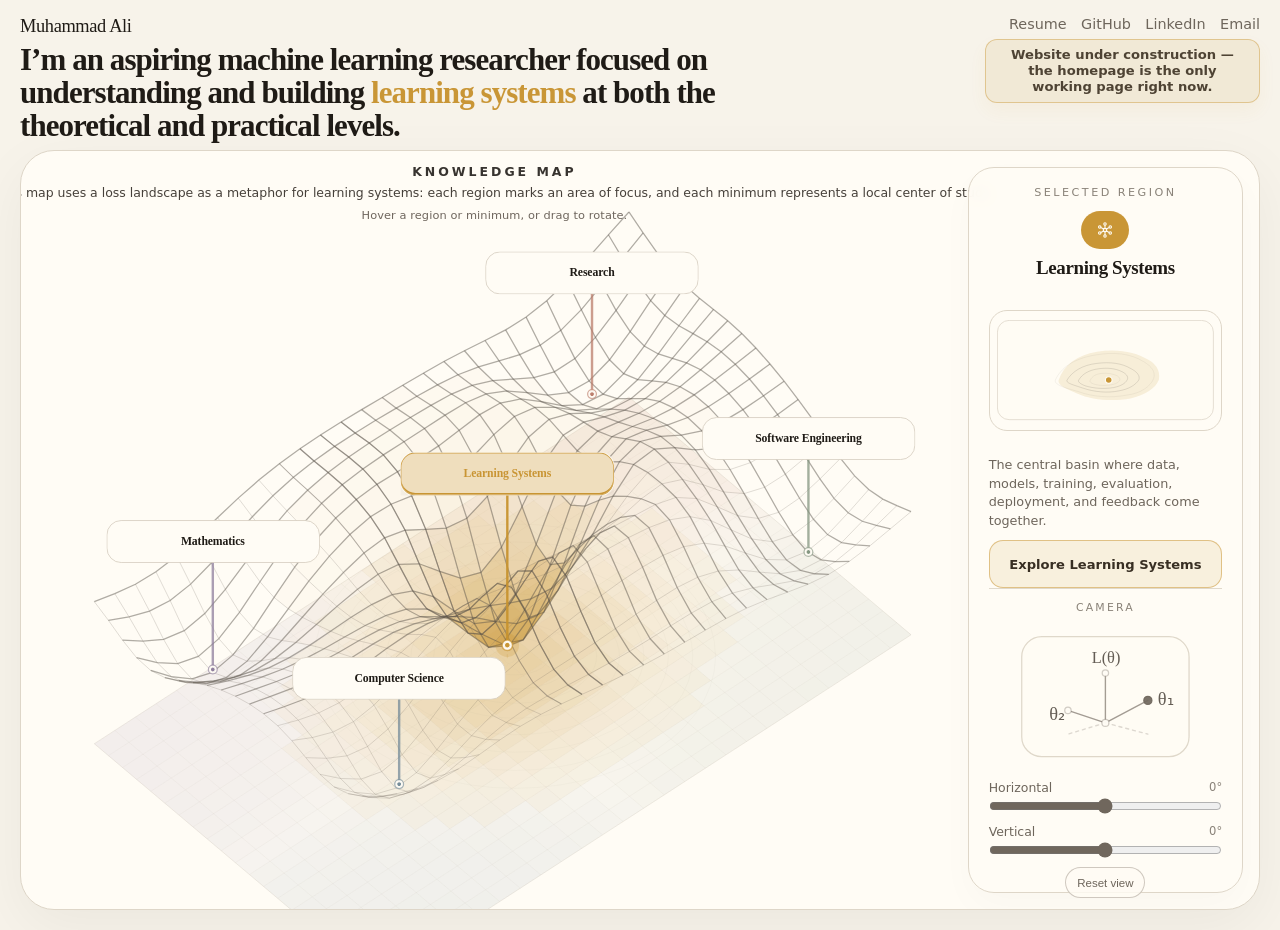
==== commit 7161a740: "Use external homepage floor contour renderer Removed buildFloorContours function implementation and " ====
--- a/index.html
+++ b/index.html
@@ -1460,24 +1460,7 @@
       }
 
       function buildFloorContours() {
-        const center = projectPoint(0.28, 0.24, landscapeConfig.planeZ);
-        const radii = [42, 72, 100, 128, 158, 188, 218, 246];
-        let markup = "";
-
-        radii.forEach((radius, index) => {
-          const points = [];
-          const squish = 0.54 + index * 0.016;
-          for (let step = 0; step <= 56; step += 1) {
-            const theta = (Math.PI * 2 * step) / 56;
-            points.push({
-              x: center.x + Math.cos(theta) * radius,
-              y: center.y + Math.sin(theta) * radius * squish
-            });
-          }
-          markup += `<polyline points="${pointsString(points)}"></polyline>`;
-        });
-
-        floorContours.innerHTML = markup;
+        homeRenderer.buildFloorContours();
       }
 
       function buildMapButtonAnchors() {
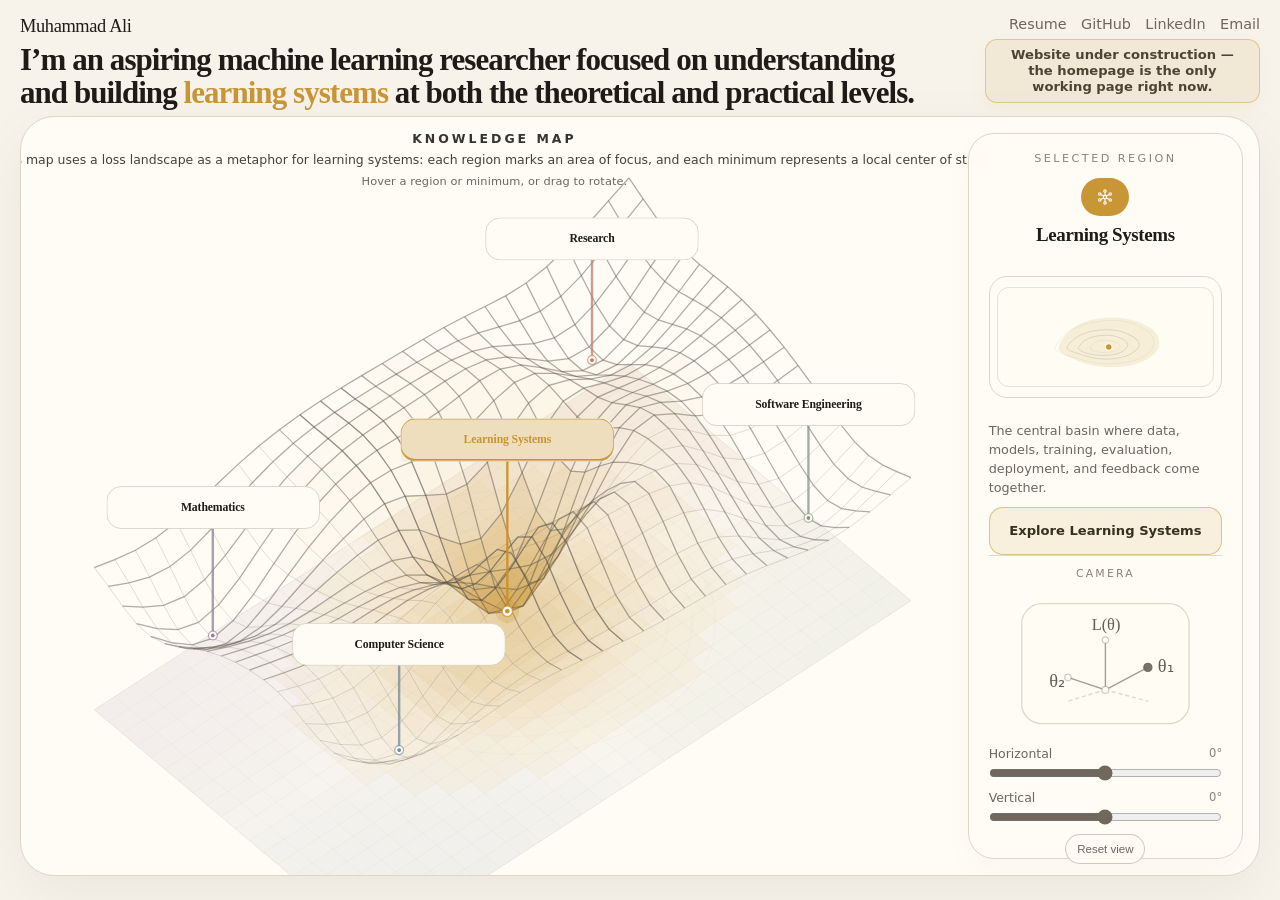
==== commit 581875e2: "syntax error" ====
--- a/index.html
+++ b/index.html
@@ -13,7 +13,7 @@
         --text-muted: #6E665C;
         --text-meta: #8A8379;
         --graphite: #8E887E;
-        --border-soft: #DED6C8;Done
+        --border-soft: #DED6C8;
         --header-right-width: clamp(18rem, 20vw, 21rem);
         --selected-card-width: clamp(17.2rem, 18.8vw, 20.4rem);
         --map-height: clamp(760px, 52vw, 940px);
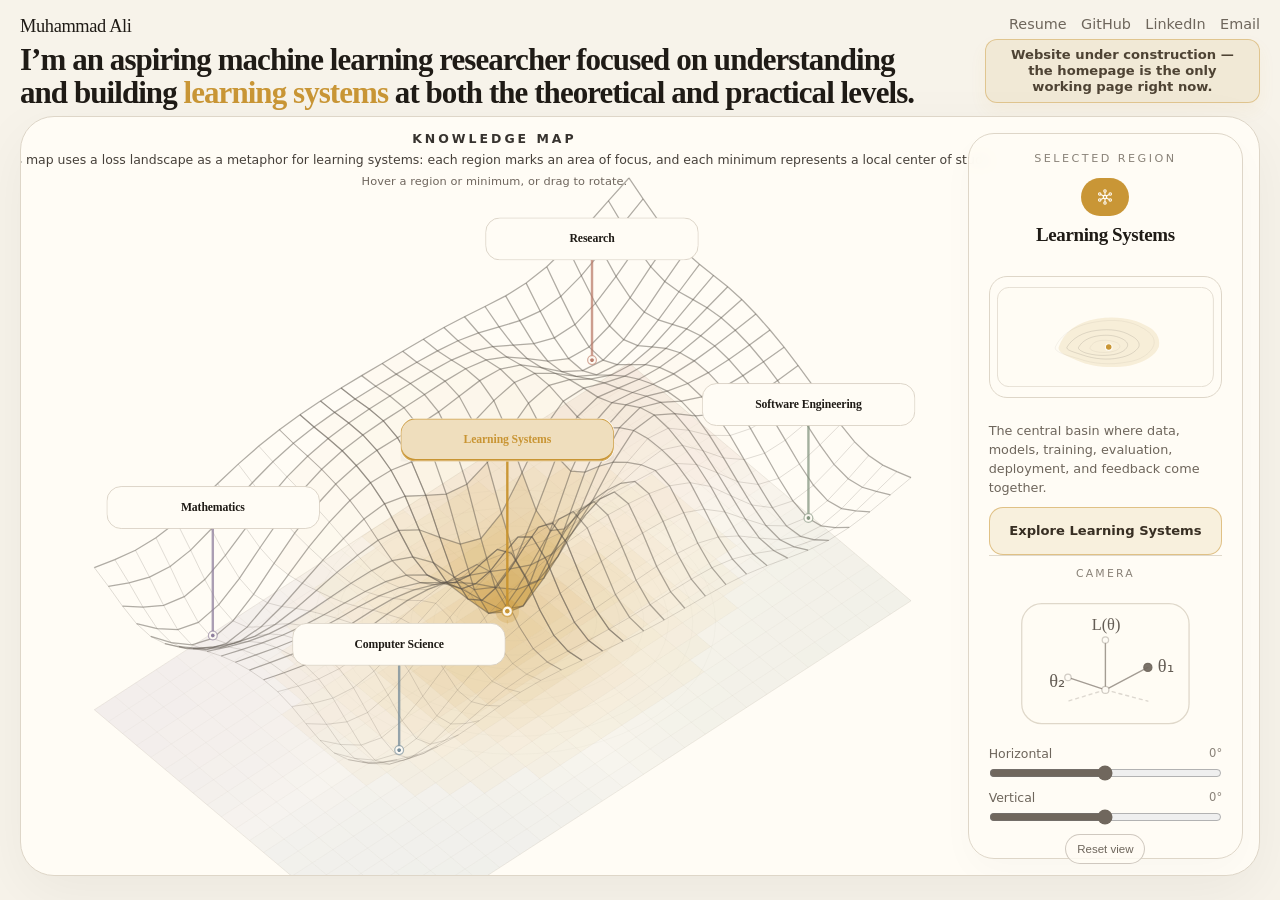
==== commit de4eea99: "Remove inline CSS styles from index.html Removed extensive inline CSS styles from index.html." ====
--- a/index.html
+++ b/index.html
@@ -4,731 +4,7 @@
     <meta charset="utf-8" />
     <meta name="viewport" content="width=device-width, initial-scale=1" />
     <title>Muhammad Ali</title>
-    <style>
-      :root {
-        --page-bg: #F7F3EA;
-        --panel-bg: #FFFCF5;
-        --overlay-bg: rgba(255, 252, 245, 0.94);
-        --text-main: #1F1B16;
-        --text-muted: #6E665C;
-        --text-meta: #8A8379;
-        --graphite: #8E887E;
-        --border-soft: #DED6C8;
-        --header-right-width: clamp(18rem, 20vw, 21rem);
-        --selected-card-width: clamp(17.2rem, 18.8vw, 20.4rem);
-        --map-height: clamp(760px, 52vw, 940px);
-        --radius-panel: 34px;
-        --radius-card: 26px;
-        --radius-pill: 18px;
-        --serif: "Iowan Old Style", "Palatino Linotype", "Book Antiqua", Palatino, Georgia, "Times New Roman", serif;
-        --sans: Inter, ui-sans-serif, system-ui, -apple-system, BlinkMacSystemFont, "Segoe UI", sans-serif;
-      }
-
-      * {
-        box-sizing: border-box;
-      }
-
-      html,
-      body {
-        margin: 0;
-        min-height: 100%;
-      }
-
-      body {
-        background: var(--page-bg);
-        color: var(--text-main);
-        font-family: var(--sans);
-        -webkit-font-smoothing: antialiased;
-        text-rendering: optimizeLegibility;
-      }
-
-      a {
-        color: inherit;
-        text-decoration: none;
-      }
-
-      .page-shell {
-        max-width: 1920px;
-        min-height: 100vh;
-        margin: 0 auto;
-        padding: 1rem 1.25rem 1.25rem;
-        display: flex;
-        flex-direction: column;
-      }
-
-      .site-header {
-        display: grid;
-        grid-template-columns: minmax(0, 1fr) var(--header-right-width);
-        column-gap: 1.5rem;
-        row-gap: 0.35rem;
-        align-items: start;
-        padding-bottom: 0.42rem;
-      }
-
-      .site-name {
-        grid-column: 1;
-        grid-row: 1;
-        font-family: var(--serif);
-        font-size: 1.15rem;
-        letter-spacing: -0.02em;
-        color: var(--text-main);
-      }
-
-      .hero-copy {
-        grid-column: 1;
-        grid-row: 2;
-        max-width: min(66rem, 100%);
-      }
-
-      .hero-copy h1 {
-        margin: 0;
-        font-family: var(--serif);
-        font-size: clamp(1.64rem, 1.2rem + 0.92vw, 2rem);
-        line-height: 1.08;
-        letter-spacing: -0.03em;
-        color: var(--text-main);
-      }
-
-      .hero-emphasis {
-        color: inherit;
-        font-weight: inherit;
-        transition: color 180ms ease, font-weight 180ms ease;
-      }
-
-      .header-right {
-        grid-column: 2;
-        grid-row: 1 / span 2;
-        display: flex;
-        flex-direction: column;
-        align-items: flex-end;
-        gap: 0.45rem;
-        min-width: 0;
-      }
-
-      .site-nav {
-        display: flex;
-        flex-wrap: nowrap;
-        justify-content: flex-end;
-        gap: 0.9rem;
-        font-size: 0.9rem;
-        color: var(--text-muted);
-      }
-
-      .site-nav a:hover {
-        color: var(--text-main);
-      }
-
-      .site-note {
-        align-self: flex-end;
-        width: min(100%, 17.2rem);
-        min-height: 2.3rem;
-        padding: 0.45rem 0.72rem;
-        display: inline-flex;
-        align-items: center;
-        justify-content: center;
-        text-align: center;
-        font-size: 0.82rem;
-        line-height: 1.2;
-        font-weight: 700;
-        color: rgba(74, 63, 48, 0.98);
-        background: rgba(199, 146, 46, 0.10);
-        border: 1px solid rgba(199, 146, 46, 0.42);
-        border-radius: 12px;
-        box-shadow: 0 8px 18px rgba(199, 146, 46, 0.06);
-      }
-
-      .site-main {
-        display: flex;
-        flex-direction: column;
-        gap: 0.75rem;
-        flex: 1;
-        min-height: 0;
-      }
-
-      .knowledge-map {
-        position: relative;
-        min-height: var(--map-height);
-        background: var(--panel-bg);
-        border: 1px solid var(--border-soft);
-        border-radius: var(--radius-panel);
-        box-shadow: 0 18px 60px rgba(28, 25, 23, 0.05);
-        overflow: hidden;
-      }
-
-      .map-topband {
-        position: absolute;
-        left: 1rem;
-        right: calc(1rem + var(--selected-card-width) + 1rem);
-        top: 0.85rem;
-        z-index: 7;
-        display: flex;
-        flex-direction: column;
-        align-items: center;
-        gap: 0.44rem;
-        pointer-events: none;
-      }
-
-      .map-title {
-        margin: 0;
-        font-size: 0.78rem;
-        font-weight: 700;
-        letter-spacing: 0.24em;
-        text-transform: uppercase;
-        color: rgba(42, 38, 34, 0.94);
-      }
-
-      .map-description {
-        margin: 0;
-        max-width: 64rem;
-        font-size: 0.78rem;
-        line-height: 1.2;
-        font-weight: 500;
-        text-align: center;
-        color: rgba(58, 52, 46, 0.94);
-        white-space: nowrap;
-      }
-
-      .map-hint {
-        margin: 0.04rem 0 0;
-        max-width: 42rem;
-        font-size: 0.71rem;
-        line-height: 1.18;
-        font-weight: 500;
-        letter-spacing: 0.008em;
-        text-align: center;
-        color: rgba(104, 95, 86, 0.96);
-      }
-
-      .selector-row {
-        display: none;
-      }
-
-      .map-button-anchor {
-        cursor: pointer;
-      }
-
-      .map-button-connector {
-        fill: none;
-        stroke-width: 2.4;
-        stroke-linecap: round;
-        vector-effect: non-scaling-stroke;
-        transition: stroke 160ms ease, opacity 160ms ease;
-      }
-
-      .area-button,
-      .selector-pill {
-        min-height: 52px;
-        padding: 0.62rem 0.72rem;
-        display: inline-flex;
-        align-items: center;
-        justify-content: center;
-        text-align: center;
-        white-space: nowrap;
-        font-family: var(--serif);
-        font-size: 0.9rem;
-        font-weight: 600;
-        line-height: 1.1;
-        letter-spacing: -0.01em;
-        color: var(--text-main);
-        background: rgb(255, 252, 245);
-        border: 1px solid rgba(214, 205, 192, 1);
-        border-radius: var(--radius-pill);
-        transition: border-color 160ms ease, background 160ms ease, box-shadow 160ms ease, color 160ms ease;
-        pointer-events: auto;
-      }
-
-      .area-button:hover,
-      .area-button:focus-visible,
-      .selector-pill:hover,
-      .selector-pill:focus-visible {
-        outline: none;
-        background: rgb(255, 252, 245);
-        box-shadow: 0 0 0 1px rgba(255, 252, 245, 0.98), 0 8px 16px rgba(31, 27, 22, 0.08);
-      }
-
-      .area-button.active,
-      .selector-pill.active {
-        box-shadow: 0 0 0 1px rgba(255, 252, 245, 0.98), inset 0 -2px 0 currentColor, 0 10px 18px rgba(31, 27, 22, 0.08);
-      }
-
-      .map-frame {
-        position: absolute;
-        inset: 0;
-        overflow: hidden;
-      }
-
-      #map-svg {
-        position: absolute;
-        inset: 0;
-        width: 100%;
-        height: 100%;
-        display: block;
-      }
-
-      .map-frame.dragging {
-        cursor: grabbing;
-        user-select: none;
-      }
-
-      .selected-card {
-        position: absolute;
-        top: 1rem;
-        right: 1rem;
-        bottom: 1rem;
-        width: var(--selected-card-width);
-        z-index: 8;
-        background: var(--overlay-bg);
-        border: 1px solid var(--border-soft);
-        border-radius: var(--radius-card);
-        backdrop-filter: blur(8px);
-        box-shadow: 0 14px 36px rgba(28, 25, 23, 0.025);
-        padding: 1.12rem 1.24rem 1.2rem;
-        display: flex;
-        flex-direction: column;
-      }
-
-      .selected-label {
-        font-size: 0.7rem;
-        letter-spacing: 0.22em;
-        text-transform: uppercase;
-        color: var(--text-meta);
-        text-align: center;
-      }
-
-      .selected-head {
-        margin-top: 0.78rem;
-        display: flex;
-        flex-direction: column;
-        align-items: center;
-        gap: 0.56rem;
-        min-height: 5.45rem;
-      }
-
-      .selected-icon {
-        width: 3rem;
-        height: 3rem;
-        border-radius: 999px;
-        display: inline-flex;
-        align-items: center;
-        justify-content: center;
-        color: #fffdf8;
-      }
-
-      .selected-title {
-        margin: 0;
-        width: 100%;
-        min-height: 2.5rem;
-        display: flex;
-        align-items: flex-start;
-        justify-content: center;
-        text-align: center;
-        font-family: var(--serif);
-        font-size: clamp(1.02rem, 0.88rem + 0.38vw, 1.26rem);
-        line-height: 1.08;
-        letter-spacing: -0.02em;
-        color: var(--text-main);
-      }
-
-      .selected-thumb {
-        margin-top: 0.72rem;
-        border-radius: 18px;
-        border: 1px solid var(--border-soft);
-        background: rgba(255, 252, 245, 0.72);
-        padding: 0.46rem;
-        min-height: 7.6rem;
-        display: flex;
-        align-items: center;
-      }
-
-      .selected-thumb svg {
-        width: 100%;
-        height: auto;
-        display: block;
-      }
-
-      .selected-accent {
-        width: 1.65rem;
-        height: 2px;
-        margin: 0.86rem 0 0.68rem;
-        border-radius: 999px;
-      }
-
-      .selected-blurb {
-        margin: 0;
-        font-size: 0.8rem;
-        line-height: 1.46;
-        color: var(--text-muted);
-        min-height: 5.9em;
-      }
-
-      .selected-cta-wrap {
-        padding-top: 0.56rem;
-      }
-
-      .selected-cta {
-        width: 100%;
-        min-height: 3rem;
-        padding: 0.72rem 0.9rem;
-        display: inline-flex;
-        align-items: center;
-        justify-content: center;
-        text-align: center;
-        border-radius: 14px;
-        border: 1px solid rgba(199, 146, 46, 0.42);
-        background: rgba(199, 146, 46, 0.08);
-        color: rgba(52, 43, 32, 0.98);
-        font-size: 0.82rem;
-        font-weight: 600;
-        line-height: 1.2;
-        transition: background 160ms ease, border-color 160ms ease, color 160ms ease;
-      }
-
-      .selected-cta:hover,
-      .selected-cta:focus-visible {
-        outline: none;
-        background: rgba(199, 146, 46, 0.14);
-      }
-
-      .camera-panel {
-        margin-top: auto;
-        padding-top: 0.72rem;
-        border-top: 1px solid rgba(222, 214, 200, 0.92);
-        display: flex;
-        flex-direction: column;
-        gap: 0.58rem;
-      }
-
-      .camera-label {
-        font-size: 0.68rem;
-        letter-spacing: 0.2em;
-        text-transform: uppercase;
-        color: var(--text-meta);
-        text-align: center;
-      }
-
-      .camera-widget {
-        display: flex;
-        align-items: center;
-        justify-content: center;
-        min-height: 6.2rem;
-      }
-
-      .camera-widget svg {
-        width: 100%;
-        max-width: 12.8rem;
-        height: auto;
-        display: block;
-      }
-
-      .camera-base {
-        fill: rgba(255, 252, 245, 0.82);
-        stroke: rgba(222, 214, 200, 0.95);
-        stroke-width: 1;
-      }
-
-      .camera-axis {
-        fill: none;
-        stroke: rgba(112, 103, 93, 0.64);
-        stroke-width: 1.38;
-        stroke-linecap: round;
-        vector-effect: non-scaling-stroke;
-      }
-
-      .camera-axis.soft {
-        stroke: rgba(112, 103, 93, 0.24);
-        stroke-dasharray: 3 4;
-      }
-
-      .camera-node {
-        fill: rgba(255, 252, 245, 0.98);
-        stroke: rgba(112, 103, 93, 0.32);
-        stroke-width: 1;
-      }
-
-      .camera-node.accent {
-        fill: rgba(112, 103, 93, 0.92);
-        stroke: rgba(112, 103, 93, 0.92);
-      }
-
-      .camera-text {
-        font-family: var(--serif);
-        font-size: 0.92rem;
-        fill: rgba(92, 84, 76, 0.95);
-      }
-
-      .camera-text.loss {
-        font-size: 0.82rem;
-      }
-
-      .camera-control {
-        display: flex;
-        flex-direction: column;
-        gap: 0.22rem;
-      }
-
-      .camera-head {
-        display: flex;
-        justify-content: space-between;
-        gap: 0.7rem;
-      }
-
-      .camera-name {
-        font-size: 0.78rem;
-        color: var(--text-muted);
-      }
-
-      .camera-value {
-        font-size: 0.72rem;
-        color: var(--text-meta);
-        font-variant-numeric: tabular-nums;
-      }
-
-      .camera-slider {
-        width: 100%;
-        margin: 0;
-        accent-color: rgba(112, 103, 93, 0.86);
-      }
-
-      .camera-reset {
-        align-self: center;
-        min-height: 1.9rem;
-        padding: 0.38rem 0.68rem;
-        border-radius: 999px;
-        border: 1px solid rgba(202, 194, 184, 0.9);
-        background: rgba(255, 252, 245, 0.82);
-        color: var(--text-muted);
-        font-size: 0.72rem;
-        cursor: pointer;
-      }
-
-      .camera-reset:hover,
-      .camera-reset:focus-visible {
-        outline: none;
-        background: rgba(255, 252, 245, 0.94);
-        color: var(--text-main);
-      }
-
-      .thumb-card {
-        fill: rgba(255, 252, 245, 0.96);
-        stroke: rgba(222, 214, 200, 0.92);
-        stroke-width: 1;
-      }
-
-      .thumb-contour {
-        fill: none;
-        stroke: rgba(98, 90, 82, 0.18);
-        stroke-width: 0.95;
-        vector-effect: non-scaling-stroke;
-      }
-
-      .thumb-contour.soft {
-        stroke: rgba(124, 115, 105, 0.11);
-        stroke-width: 0.82;
-      }
-
-      .thumb-minimum {
-        stroke: rgba(255, 252, 245, 0.98);
-        stroke-width: 1.15;
-        vector-effect: non-scaling-stroke;
-      }
-
-      .wire path,
-      .wire polyline {
-        fill: none;
-        stroke: rgba(98, 89, 80, 0.34);
-        stroke-width: 1.14;
-        vector-effect: non-scaling-stroke;
-      }
-
-      .wire .rear {
-        stroke: rgba(110, 101, 92, 0.22);
-        stroke-width: 0.98;
-      }
-
-      .wire .front {
-        stroke: rgba(84, 76, 68, 0.46);
-        stroke-width: 1.26;
-      }
-
-      .plane path,
-      .plane polyline,
-      .plane polygon {
-        fill: none;
-        stroke: rgba(154, 143, 131, 0.11);
-        stroke-width: 0.74;
-        vector-effect: non-scaling-stroke;
-      }
-
-      .plane .shell {
-        stroke: rgba(154, 143, 131, 0.14);
-      }
-
-      .plane .grid {
-        stroke: rgba(154, 143, 131, 0.085);
-      }
-
-      .contours path,
-      .contours polyline {
-        fill: none;
-        stroke: rgba(154, 143, 131, 0.07);
-        stroke-width: 0.68;
-        vector-effect: non-scaling-stroke;
-      }
-
-      .plane-base polygon,
-      .plane-active polygon,
-      .surface-active polygon {
-        stroke: none;
-        vector-effect: non-scaling-stroke;
-      }
-
-      .minimums .projection {
-        stroke-width: 0.9;
-        stroke-dasharray: 4 5;
-        vector-effect: non-scaling-stroke;
-      }
-
-      .minimum-anchor {
-        cursor: pointer;
-        outline: none;
-      }
-
-      .minimum-anchor .halo {
-        opacity: 0;
-        transition: opacity 160ms ease;
-      }
-
-      .minimum-anchor .ring {
-        fill: rgba(255, 252, 245, 0.98);
-        stroke-width: 1.25;
-        vector-effect: non-scaling-stroke;
-        transition: stroke-width 160ms ease;
-      }
-
-      .minimum-anchor .core {
-        stroke: rgba(255, 252, 245, 0.98);
-        stroke-width: 1.05;
-        vector-effect: non-scaling-stroke;
-      }
-
-      .minimum-anchor:hover .halo,
-      .minimum-anchor:focus-visible .halo,
-      .minimum-anchor.active .halo {
-        opacity: 1;
-      }
-
-      .minimum-anchor:hover .ring,
-      .minimum-anchor:focus-visible .ring,
-      .minimum-anchor.active .ring {
-        stroke-width: 1.5;
-      }
-
-      .mobile-card {
-        display: none;
-      }
-
-      @media (max-width: 860px) {
-        .page-shell {
-          padding-inline: 1rem;
-        }
-
-        .site-header {
-          display: flex;
-          flex-direction: column;
-          align-items: flex-start;
-        }
-
-        .header-right {
-          width: 100%;
-          align-items: flex-start;
-        }
-
-        .site-nav {
-          flex-wrap: wrap;
-          justify-content: flex-start;
-          gap: 0.4rem 1rem;
-        }
-
-        .site-note {
-          align-self: flex-start;
-          text-align: left;
-        }
-
-        .knowledge-map {
-          min-height: 980px;
-        }
-
-        .map-topband {
-          position: static;
-          padding: 1rem 1rem 0;
-          right: auto;
-          left: auto;
-          pointer-events: none;
-        }
-
-        .selector-row {
-          position: static;
-          right: auto;
-          left: auto;
-          top: auto;
-          display: flex;
-          gap: 0.6rem;
-          padding: 0.95rem 1rem 0;
-          overflow-x: auto;
-        }
-
-        .selector-pill {
-          min-width: max-content;
-          flex: 0 0 auto;
-        }
-
-        .selected-card {
-          display: none;
-        }
-
-        .mobile-card {
-          position: absolute;
-          inset-inline: 0;
-          bottom: 0;
-          z-index: 8;
-          display: block;
-          padding: 1rem;
-        }
-
-        .mobile-shell {
-          background: var(--overlay-bg);
-          border: 1px solid var(--border-soft);
-          border-radius: var(--radius-card);
-          padding: 1rem;
-        }
-
-        .mobile-head {
-          display: flex;
-          flex-direction: column;
-          align-items: center;
-          gap: 0.56rem;
-        }
-
-        .mobile-title {
-          margin: 0;
-          text-align: center;
-          font-family: var(--serif);
-          font-size: 1.18rem;
-          line-height: 1.08;
-        }
-
-        .mobile-blurb {
-          margin: 0.6rem 0 0;
-          color: var(--text-muted);
-          font-size: 0.92rem;
-          line-height: 1.55;
-        }
-
-        .mobile-link {
-          margin-top: 0.8rem;
-        }
-      }
-    </style>
+    <link rel="stylesheet" href="css/pages/home.css">
   </head>
   <body>
     <div class="page-shell">
--- a/css/pages/home.css
+++ b/css/pages/home.css
@@ -0,0 +1,723 @@
+  :root {
+        --page-bg: #F7F3EA;
+        --panel-bg: #FFFCF5;
+        --overlay-bg: rgba(255, 252, 245, 0.94);
+        --text-main: #1F1B16;
+        --text-muted: #6E665C;
+        --text-meta: #8A8379;
+        --graphite: #8E887E;
+        --border-soft: #DED6C8;
+        --header-right-width: clamp(18rem, 20vw, 21rem);
+        --selected-card-width: clamp(17.2rem, 18.8vw, 20.4rem);
+        --map-height: clamp(760px, 52vw, 940px);
+        --radius-panel: 34px;
+        --radius-card: 26px;
+        --radius-pill: 18px;
+        --serif: "Iowan Old Style", "Palatino Linotype", "Book Antiqua", Palatino, Georgia, "Times New Roman", serif;
+        --sans: Inter, ui-sans-serif, system-ui, -apple-system, BlinkMacSystemFont, "Segoe UI", sans-serif;
+      }
+
+      * {
+        box-sizing: border-box;
+      }
+
+      html,
+      body {
+        margin: 0;
+        min-height: 100%;
+      }
+
+      body {
+        background: var(--page-bg);
+        color: var(--text-main);
+        font-family: var(--sans);
+        -webkit-font-smoothing: antialiased;
+        text-rendering: optimizeLegibility;
+      }
+
+      a {
+        color: inherit;
+        text-decoration: none;
+      }
+
+      .page-shell {
+        max-width: 1920px;
+        min-height: 100vh;
+        margin: 0 auto;
+        padding: 1rem 1.25rem 1.25rem;
+        display: flex;
+        flex-direction: column;
+      }
+
+      .site-header {
+        display: grid;
+        grid-template-columns: minmax(0, 1fr) var(--header-right-width);
+        column-gap: 1.5rem;
+        row-gap: 0.35rem;
+        align-items: start;
+        padding-bottom: 0.42rem;
+      }
+
+      .site-name {
+        grid-column: 1;
+        grid-row: 1;
+        font-family: var(--serif);
+        font-size: 1.15rem;
+        letter-spacing: -0.02em;
+        color: var(--text-main);
+      }
+
+      .hero-copy {
+        grid-column: 1;
+        grid-row: 2;
+        max-width: min(66rem, 100%);
+      }
+
+      .hero-copy h1 {
+        margin: 0;
+        font-family: var(--serif);
+        font-size: clamp(1.64rem, 1.2rem + 0.92vw, 2rem);
+        line-height: 1.08;
+        letter-spacing: -0.03em;
+        color: var(--text-main);
+      }
+
+      .hero-emphasis {
+        color: inherit;
+        font-weight: inherit;
+        transition: color 180ms ease, font-weight 180ms ease;
+      }
+
+      .header-right {
+        grid-column: 2;
+        grid-row: 1 / span 2;
+        display: flex;
+        flex-direction: column;
+        align-items: flex-end;
+        gap: 0.45rem;
+        min-width: 0;
+      }
+
+      .site-nav {
+        display: flex;
+        flex-wrap: nowrap;
+        justify-content: flex-end;
+        gap: 0.9rem;
+        font-size: 0.9rem;
+        color: var(--text-muted);
+      }
+
+      .site-nav a:hover {
+        color: var(--text-main);
+      }
+
+      .site-note {
+        align-self: flex-end;
+        width: min(100%, 17.2rem);
+        min-height: 2.3rem;
+        padding: 0.45rem 0.72rem;
+        display: inline-flex;
+        align-items: center;
+        justify-content: center;
+        text-align: center;
+        font-size: 0.82rem;
+        line-height: 1.2;
+        font-weight: 700;
+        color: rgba(74, 63, 48, 0.98);
+        background: rgba(199, 146, 46, 0.10);
+        border: 1px solid rgba(199, 146, 46, 0.42);
+        border-radius: 12px;
+        box-shadow: 0 8px 18px rgba(199, 146, 46, 0.06);
+      }
+
+      .site-main {
+        display: flex;
+        flex-direction: column;
+        gap: 0.75rem;
+        flex: 1;
+        min-height: 0;
+      }
+
+      .knowledge-map {
+        position: relative;
+        min-height: var(--map-height);
+        background: var(--panel-bg);
+        border: 1px solid var(--border-soft);
+        border-radius: var(--radius-panel);
+        box-shadow: 0 18px 60px rgba(28, 25, 23, 0.05);
+        overflow: hidden;
+      }
+
+      .map-topband {
+        position: absolute;
+        left: 1rem;
+        right: calc(1rem + var(--selected-card-width) + 1rem);
+        top: 0.85rem;
+        z-index: 7;
+        display: flex;
+        flex-direction: column;
+        align-items: center;
+        gap: 0.44rem;
+        pointer-events: none;
+      }
+
+      .map-title {
+        margin: 0;
+        font-size: 0.78rem;
+        font-weight: 700;
+        letter-spacing: 0.24em;
+        text-transform: uppercase;
+        color: rgba(42, 38, 34, 0.94);
+      }
+
+      .map-description {
+        margin: 0;
+        max-width: 64rem;
+        font-size: 0.78rem;
+        line-height: 1.2;
+        font-weight: 500;
+        text-align: center;
+        color: rgba(58, 52, 46, 0.94);
+        white-space: nowrap;
+      }
+
+      .map-hint {
+        margin: 0.04rem 0 0;
+        max-width: 42rem;
+        font-size: 0.71rem;
+        line-height: 1.18;
+        font-weight: 500;
+        letter-spacing: 0.008em;
+        text-align: center;
+        color: rgba(104, 95, 86, 0.96);
+      }
+
+      .selector-row {
+        display: none;
+      }
+
+      .map-button-anchor {
+        cursor: pointer;
+      }
+
+      .map-button-connector {
+        fill: none;
+        stroke-width: 2.4;
+        stroke-linecap: round;
+        vector-effect: non-scaling-stroke;
+        transition: stroke 160ms ease, opacity 160ms ease;
+      }
+
+      .area-button,
+      .selector-pill {
+        min-height: 52px;
+        padding: 0.62rem 0.72rem;
+        display: inline-flex;
+        align-items: center;
+        justify-content: center;
+        text-align: center;
+        white-space: nowrap;
+        font-family: var(--serif);
+        font-size: 0.9rem;
+        font-weight: 600;
+        line-height: 1.1;
+        letter-spacing: -0.01em;
+        color: var(--text-main);
+        background: rgb(255, 252, 245);
+        border: 1px solid rgba(214, 205, 192, 1);
+        border-radius: var(--radius-pill);
+        transition: border-color 160ms ease, background 160ms ease, box-shadow 160ms ease, color 160ms ease;
+        pointer-events: auto;
+      }
+
+      .area-button:hover,
+      .area-button:focus-visible,
+      .selector-pill:hover,
+      .selector-pill:focus-visible {
+        outline: none;
+        background: rgb(255, 252, 245);
+        box-shadow: 0 0 0 1px rgba(255, 252, 245, 0.98), 0 8px 16px rgba(31, 27, 22, 0.08);
+      }
+
+      .area-button.active,
+      .selector-pill.active {
+        box-shadow: 0 0 0 1px rgba(255, 252, 245, 0.98), inset 0 -2px 0 currentColor, 0 10px 18px rgba(31, 27, 22, 0.08);
+      }
+
+      .map-frame {
+        position: absolute;
+        inset: 0;
+        overflow: hidden;
+      }
+
+      #map-svg {
+        position: absolute;
+        inset: 0;
+        width: 100%;
+        height: 100%;
+        display: block;
+      }
+
+      .map-frame.dragging {
+        cursor: grabbing;
+        user-select: none;
+      }
+
+      .selected-card {
+        position: absolute;
+        top: 1rem;
+        right: 1rem;
+        bottom: 1rem;
+        width: var(--selected-card-width);
+        z-index: 8;
+        background: var(--overlay-bg);
+        border: 1px solid var(--border-soft);
+        border-radius: var(--radius-card);
+        backdrop-filter: blur(8px);
+        box-shadow: 0 14px 36px rgba(28, 25, 23, 0.025);
+        padding: 1.12rem 1.24rem 1.2rem;
+        display: flex;
+        flex-direction: column;
+      }
+
+      .selected-label {
+        font-size: 0.7rem;
+        letter-spacing: 0.22em;
+        text-transform: uppercase;
+        color: var(--text-meta);
+        text-align: center;
+      }
+
+      .selected-head {
+        margin-top: 0.78rem;
+        display: flex;
+        flex-direction: column;
+        align-items: center;
+        gap: 0.56rem;
+        min-height: 5.45rem;
+      }
+
+      .selected-icon {
+        width: 3rem;
+        height: 3rem;
+        border-radius: 999px;
+        display: inline-flex;
+        align-items: center;
+        justify-content: center;
+        color: #fffdf8;
+      }
+
+      .selected-title {
+        margin: 0;
+        width: 100%;
+        min-height: 2.5rem;
+        display: flex;
+        align-items: flex-start;
+        justify-content: center;
+        text-align: center;
+        font-family: var(--serif);
+        font-size: clamp(1.02rem, 0.88rem + 0.38vw, 1.26rem);
+        line-height: 1.08;
+        letter-spacing: -0.02em;
+        color: var(--text-main);
+      }
+
+      .selected-thumb {
+        margin-top: 0.72rem;
+        border-radius: 18px;
+        border: 1px solid var(--border-soft);
+        background: rgba(255, 252, 245, 0.72);
+        padding: 0.46rem;
+        min-height: 7.6rem;
+        display: flex;
+        align-items: center;
+      }
+
+      .selected-thumb svg {
+        width: 100%;
+        height: auto;
+        display: block;
+      }
+
+      .selected-accent {
+        width: 1.65rem;
+        height: 2px;
+        margin: 0.86rem 0 0.68rem;
+        border-radius: 999px;
+      }
+
+      .selected-blurb {
+        margin: 0;
+        font-size: 0.8rem;
+        line-height: 1.46;
+        color: var(--text-muted);
+        min-height: 5.9em;
+      }
+
+      .selected-cta-wrap {
+        padding-top: 0.56rem;
+      }
+
+      .selected-cta {
+        width: 100%;
+        min-height: 3rem;
+        padding: 0.72rem 0.9rem;
+        display: inline-flex;
+        align-items: center;
+        justify-content: center;
+        text-align: center;
+        border-radius: 14px;
+        border: 1px solid rgba(199, 146, 46, 0.42);
+        background: rgba(199, 146, 46, 0.08);
+        color: rgba(52, 43, 32, 0.98);
+        font-size: 0.82rem;
+        font-weight: 600;
+        line-height: 1.2;
+        transition: background 160ms ease, border-color 160ms ease, color 160ms ease;
+      }
+
+      .selected-cta:hover,
+      .selected-cta:focus-visible {
+        outline: none;
+        background: rgba(199, 146, 46, 0.14);
+      }
+
+      .camera-panel {
+        margin-top: auto;
+        padding-top: 0.72rem;
+        border-top: 1px solid rgba(222, 214, 200, 0.92);
+        display: flex;
+        flex-direction: column;
+        gap: 0.58rem;
+      }
+
+      .camera-label {
+        font-size: 0.68rem;
+        letter-spacing: 0.2em;
+        text-transform: uppercase;
+        color: var(--text-meta);
+        text-align: center;
+      }
+
+      .camera-widget {
+        display: flex;
+        align-items: center;
+        justify-content: center;
+        min-height: 6.2rem;
+      }
+
+      .camera-widget svg {
+        width: 100%;
+        max-width: 12.8rem;
+        height: auto;
+        display: block;
+      }
+
+      .camera-base {
+        fill: rgba(255, 252, 245, 0.82);
+        stroke: rgba(222, 214, 200, 0.95);
+        stroke-width: 1;
+      }
+
+      .camera-axis {
+        fill: none;
+        stroke: rgba(112, 103, 93, 0.64);
+        stroke-width: 1.38;
+        stroke-linecap: round;
+        vector-effect: non-scaling-stroke;
+      }
+
+      .camera-axis.soft {
+        stroke: rgba(112, 103, 93, 0.24);
+        stroke-dasharray: 3 4;
+      }
+
+      .camera-node {
+        fill: rgba(255, 252, 245, 0.98);
+        stroke: rgba(112, 103, 93, 0.32);
+        stroke-width: 1;
+      }
+
+      .camera-node.accent {
+        fill: rgba(112, 103, 93, 0.92);
+        stroke: rgba(112, 103, 93, 0.92);
+      }
+
+      .camera-text {
+        font-family: var(--serif);
+        font-size: 0.92rem;
+        fill: rgba(92, 84, 76, 0.95);
+      }
+
+      .camera-text.loss {
+        font-size: 0.82rem;
+      }
+
+      .camera-control {
+        display: flex;
+        flex-direction: column;
+        gap: 0.22rem;
+      }
+
+      .camera-head {
+        display: flex;
+        justify-content: space-between;
+        gap: 0.7rem;
+      }
+
+      .camera-name {
+        font-size: 0.78rem;
+        color: var(--text-muted);
+      }
+
+      .camera-value {
+        font-size: 0.72rem;
+        color: var(--text-meta);
+        font-variant-numeric: tabular-nums;
+      }
+
+      .camera-slider {
+        width: 100%;
+        margin: 0;
+        accent-color: rgba(112, 103, 93, 0.86);
+      }
+
+      .camera-reset {
+        align-self: center;
+        min-height: 1.9rem;
+        padding: 0.38rem 0.68rem;
+        border-radius: 999px;
+        border: 1px solid rgba(202, 194, 184, 0.9);
+        background: rgba(255, 252, 245, 0.82);
+        color: var(--text-muted);
+        font-size: 0.72rem;
+        cursor: pointer;
+      }
+
+      .camera-reset:hover,
+      .camera-reset:focus-visible {
+        outline: none;
+        background: rgba(255, 252, 245, 0.94);
+        color: var(--text-main);
+      }
+
+      .thumb-card {
+        fill: rgba(255, 252, 245, 0.96);
+        stroke: rgba(222, 214, 200, 0.92);
+        stroke-width: 1;
+      }
+
+      .thumb-contour {
+        fill: none;
+        stroke: rgba(98, 90, 82, 0.18);
+        stroke-width: 0.95;
+        vector-effect: non-scaling-stroke;
+      }
+
+      .thumb-contour.soft {
+        stroke: rgba(124, 115, 105, 0.11);
+        stroke-width: 0.82;
+      }
+
+      .thumb-minimum {
+        stroke: rgba(255, 252, 245, 0.98);
+        stroke-width: 1.15;
+        vector-effect: non-scaling-stroke;
+      }
+
+      .wire path,
+      .wire polyline {
+        fill: none;
+        stroke: rgba(98, 89, 80, 0.34);
+        stroke-width: 1.14;
+        vector-effect: non-scaling-stroke;
+      }
+
+      .wire .rear {
+        stroke: rgba(110, 101, 92, 0.22);
+        stroke-width: 0.98;
+      }
+
+      .wire .front {
+        stroke: rgba(84, 76, 68, 0.46);
+        stroke-width: 1.26;
+      }
+
+      .plane path,
+      .plane polyline,
+      .plane polygon {
+        fill: none;
+        stroke: rgba(154, 143, 131, 0.11);
+        stroke-width: 0.74;
+        vector-effect: non-scaling-stroke;
+      }
+
+      .plane .shell {
+        stroke: rgba(154, 143, 131, 0.14);
+      }
+
+      .plane .grid {
+        stroke: rgba(154, 143, 131, 0.085);
+      }
+
+      .contours path,
+      .contours polyline {
+        fill: none;
+        stroke: rgba(154, 143, 131, 0.07);
+        stroke-width: 0.68;
+        vector-effect: non-scaling-stroke;
+      }
+
+      .plane-base polygon,
+      .plane-active polygon,
+      .surface-active polygon {
+        stroke: none;
+        vector-effect: non-scaling-stroke;
+      }
+
+      .minimums .projection {
+        stroke-width: 0.9;
+        stroke-dasharray: 4 5;
+        vector-effect: non-scaling-stroke;
+      }
+
+      .minimum-anchor {
+        cursor: pointer;
+        outline: none;
+      }
+
+      .minimum-anchor .halo {
+        opacity: 0;
+        transition: opacity 160ms ease;
+      }
+
+      .minimum-anchor .ring {
+        fill: rgba(255, 252, 245, 0.98);
+        stroke-width: 1.25;
+        vector-effect: non-scaling-stroke;
+        transition: stroke-width 160ms ease;
+      }
+
+      .minimum-anchor .core {
+        stroke: rgba(255, 252, 245, 0.98);
+        stroke-width: 1.05;
+        vector-effect: non-scaling-stroke;
+      }
+
+      .minimum-anchor:hover .halo,
+      .minimum-anchor:focus-visible .halo,
+      .minimum-anchor.active .halo {
+        opacity: 1;
+      }
+
+      .minimum-anchor:hover .ring,
+      .minimum-anchor:focus-visible .ring,
+      .minimum-anchor.active .ring {
+        stroke-width: 1.5;
+      }
+
+      .mobile-card {
+        display: none;
+      }
+
+      @media (max-width: 860px) {
+        .page-shell {
+          padding-inline: 1rem;
+        }
+
+        .site-header {
+          display: flex;
+          flex-direction: column;
+          align-items: flex-start;
+        }
+
+        .header-right {
+          width: 100%;
+          align-items: flex-start;
+        }
+
+        .site-nav {
+          flex-wrap: wrap;
+          justify-content: flex-start;
+          gap: 0.4rem 1rem;
+        }
+
+        .site-note {
+          align-self: flex-start;
+          text-align: left;
+        }
+
+        .knowledge-map {
+          min-height: 980px;
+        }
+
+        .map-topband {
+          position: static;
+          padding: 1rem 1rem 0;
+          right: auto;
+          left: auto;
+          pointer-events: none;
+        }
+
+        .selector-row {
+          position: static;
+          right: auto;
+          left: auto;
+          top: auto;
+          display: flex;
+          gap: 0.6rem;
+          padding: 0.95rem 1rem 0;
+          overflow-x: auto;
+        }
+
+        .selector-pill {
+          min-width: max-content;
+          flex: 0 0 auto;
+        }
+
+        .selected-card {
+          display: none;
+        }
+
+        .mobile-card {
+          position: absolute;
+          inset-inline: 0;
+          bottom: 0;
+          z-index: 8;
+          display: block;
+          padding: 1rem;
+        }
+
+        .mobile-shell {
+          background: var(--overlay-bg);
+          border: 1px solid var(--border-soft);
+          border-radius: var(--radius-card);
+          padding: 1rem;
+        }
+
+        .mobile-head {
+          display: flex;
+          flex-direction: column;
+          align-items: center;
+          gap: 0.56rem;
+        }
+
+        .mobile-title {
+          margin: 0;
+          text-align: center;
+          font-family: var(--serif);
+          font-size: 1.18rem;
+          line-height: 1.08;
+        }
+
+        .mobile-blurb {
+          margin: 0.6rem 0 0;
+          color: var(--text-muted);
+          font-size: 0.92rem;
+          line-height: 1.55;
+        }
+
+        .mobile-link {
+          margin-top: 0.8rem;
+        }
+      }
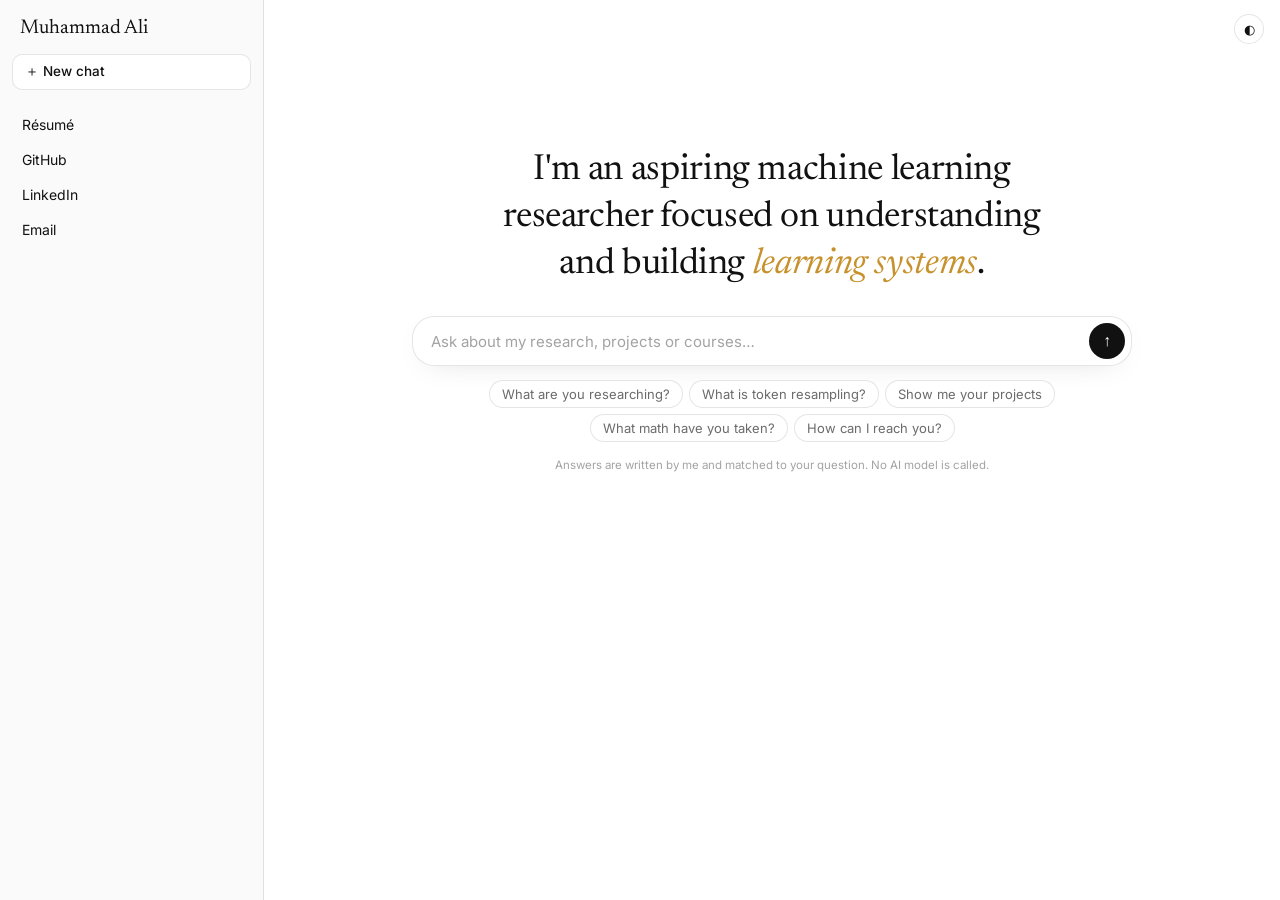
==== commit 53ad1965: "Replace homepage with chat-style page; update resume The homepage is now a chat interface with scrip" ====
--- a/index.html
+++ b/index.html
@@ -1,1038 +1,303 @@
 <!doctype html>
 <html lang="en">
-  <head>
-    <meta charset="utf-8" />
-    <meta name="viewport" content="width=device-width, initial-scale=1" />
-    <title>Muhammad Ali</title>
-    <link rel="stylesheet" href="css/pages/home.css">
-  </head>
-  <body>
-    <div class="page-shell">
-      <header class="site-header">
-        <a class="site-name" href="/">Muhammad Ali</a>
-
-        <div class="hero-copy">
-          <h1>
-            I’m an aspiring machine learning researcher focused on understanding and building
-            <span class="hero-emphasis" id="hero-emphasis">learning systems</span>
-            at both the theoretical and practical levels.
-          </h1>
-        </div>
-
-        <div class="header-right">
-          <nav class="site-nav" aria-label="External links">
-            <a href="/assets/resume/Muhammad_Ali_Resume.pdf" target="_blank" rel="noreferrer">Resume</a>
-            <a href="https://github.com/" target="_blank" rel="noreferrer">GitHub</a>
-            <a href="https://www.linkedin.com/in/muhammad-ali-544477187/" target="_blank" rel="noreferrer">LinkedIn</a>
-            <a href="mailto:maali@wm.edu">Email</a>
-          </nav>
-          <div class="site-note">Website under construction — the homepage is the only working page right now.</div>
-        </div>
-      </header>
-
-      <main class="site-main">
-        <section class="knowledge-map" aria-labelledby="knowledge-map-title">
-          <div class="map-topband">
-            <h2 class="map-title" id="knowledge-map-title">Knowledge Map</h2>
-            <p class="map-description">
-              This map uses a loss landscape as a metaphor for learning systems: each region marks an area of focus, and each minimum represents a local center of study.
-            </p>
-            <p class="map-hint">Hover a region or minimum, or drag to rotate.</p>
-          </div>
-
-          <div class="selector-row" id="selector-row" aria-label="Select a knowledge area"></div>
-
-          <aside class="selected-card" id="selected-card" aria-live="polite">
-            <div class="selected-label">Selected region</div>
-
-            <div class="selected-head">
-              <div class="selected-icon" id="selected-icon"></div>
-              <h3 class="selected-title" id="selected-title"></h3>
-            </div>
-
-            <div class="selected-thumb" id="selected-thumb" aria-hidden="true"></div>
-
-            <div class="selected-accent" id="selected-accent"></div>
-
-            <p class="selected-blurb" id="selected-blurb"></p>
-
-            <div class="selected-cta-wrap">
-              <a class="selected-cta" id="selected-cta" href="#">Explore</a>
-            </div>
-
-            <div class="camera-panel">
-              <div class="camera-label">Camera</div>
-
-              <div class="camera-widget" aria-hidden="true">
-                <svg id="camera-svg" viewBox="0 0 164 118" preserveAspectRatio="xMidYMid meet">
-                  <rect class="camera-base" x="15" y="11" width="134" height="96" rx="16"></rect>
-                  <g id="camera-cap"></g>
-                </svg>
-              </div>
-
-              <div class="camera-control">
-                <div class="camera-head">
-                  <div class="camera-name">Horizontal</div>
-                  <div class="camera-value" id="camera-horizontal-value">0°</div>
-                </div>
-                <input class="camera-slider" id="camera-horizontal" type="range" min="-100" max="100" value="0" step="1" />
-              </div>
-
-              <div class="camera-control">
-                <div class="camera-head">
-                  <div class="camera-name">Vertical</div>
-                  <div class="camera-value" id="camera-vertical-value">0°</div>
-                </div>
-                <input class="camera-slider" id="camera-vertical" type="range" min="-100" max="100" value="0" step="1" />
-              </div>
-
-              <button class="camera-reset" id="camera-reset" type="button">Reset view</button>
-            </div>
-          </aside>
-
-          <aside class="mobile-card" id="mobile-card" aria-live="polite">
-            <div class="mobile-shell">
-              <div class="selected-label">Selected region</div>
-              <div class="mobile-head">
-                <div class="selected-icon" id="mobile-icon"></div>
-                <h3 class="mobile-title" id="mobile-title"></h3>
-              </div>
-              <p class="mobile-blurb" id="mobile-blurb"></p>
-              <a class="selected-cta mobile-link" id="mobile-cta" href="#">Explore</a>
-            </div>
-          </aside>
-
-          <div class="map-frame" id="map-frame">
-            <svg id="map-svg" viewBox="0 0 1520 920" preserveAspectRatio="none" role="img" aria-label="Interactive loss landscape knowledge map">
-              <g transform="translate(28 176)">
-                <g id="plane-base" class="plane-base"></g>
-                <g id="plane" class="plane"></g>
-                <g id="plane-active" class="plane-active"></g>
-                <g id="floor-contours" class="contours"></g>
-                <g id="surface-active" class="surface-active"></g>
-                <g id="wire-base" class="wire"></g>
-                <g id="wire-accent" class="wire"></g>
-                <g id="map-button-anchors"></g>
-                <g id="minimums" class="minimums"></g>
-              </g>
-            </svg>
-          </div>
-        </section>
-      </main>
-    </div>
-
-    <script src="js/home/config.js"></script>
-    <script src="js/home/dom.js"></script>
-    <script src="js/home/overlay.js"></script>
-    <script src="js/home/camera.js"></script>
-    <script src="js/home/geometry.js"></script>
-    <script src="js/home/renderer.js"></script>
-    
-    <script>
-      const SVG_NS = "http://www.w3.org/2000/svg";
-
-      if (!window.HomeConfig) {
-        throw new Error(
-          "[homepage] Configuration failed to load from js/home/config.js."
-        );
+<head>
+<meta charset="utf-8">
+<meta name="viewport" content="width=device-width,initial-scale=1">
+<title>Muhammad Ali</title>
+<meta name="description" content="Muhammad Ali — machine learning research at William & Mary. Ask about my research, projects and coursework.">
+<link rel="preconnect" href="https://fonts.googleapis.com">
+<link rel="preconnect" href="https://fonts.gstatic.com" crossorigin>
+<link href="https://fonts.googleapis.com/css2?family=Newsreader:ital,opsz,wght@0,6..72,400;1,6..72,400&family=Inter:wght@400;500&display=swap" rel="stylesheet">
+<style>
+:root{
+  --bg:#ffffff; --card:#ffffff; --ink:#111111; --muted:#6b6b6b; --faint:#a3a3a3;
+  --line:rgba(0,0,0,.1); --bubble:#f2f2f2; --side:#fafafa;
+  --accent:199,146,46;
+  --serif:"Newsreader",Georgia,serif; --sans:"Inter",system-ui,sans-serif;
+}
+@media (prefers-color-scheme: dark){
+  :root:not([data-theme="light"]){ --bg:#0b0b0b; --card:#161616; --ink:#f2f2f2; --muted:#9a9a9a; --faint:#5f5f5f; --line:rgba(255,255,255,.12); --bubble:#1e1e1e; --side:#101010; }
+}
+:root[data-theme="dark"]{ --bg:#0b0b0b; --card:#161616; --ink:#f2f2f2; --muted:#9a9a9a; --faint:#5f5f5f; --line:rgba(255,255,255,.12); --bubble:#1e1e1e; --side:#101010; }
+*{box-sizing:border-box}
+html,body{height:100%;margin:0;overflow:hidden}
+body{background:var(--bg);color:var(--ink);font:15px/1.6 var(--sans);-webkit-font-smoothing:antialiased;
+  display:grid;grid-template-columns:264px minmax(0,1fr);height:100vh;height:100dvh}
+a{color:inherit}
+.icon-btn{border:1px solid var(--line);background:var(--card);color:var(--ink);border-radius:999px;width:30px;height:30px;cursor:pointer;font-size:13px;flex:none}
+
+/* sidebar: a table of contents styled like saved conversations */
+.side{display:flex;flex-direction:column;min-height:0;background:var(--side);border-right:1px solid var(--line);padding:18px 12px 14px}
+.brand{font:400 20px var(--serif);text-decoration:none;padding:0 8px}
+.new{margin:16px 0 18px;display:flex;align-items:center;gap:8px;width:100%;font:500 13.5px var(--sans);color:var(--ink);background:var(--card);border:1px solid var(--line);border-radius:10px;padding:8px 12px;cursor:pointer}
+.new:hover{border-color:var(--ink)}
+.links{display:flex;flex-direction:column;gap:2px}
+/* styled like a list of previous chats: one plain line each, highlight on hover */
+.link-item{display:block;font:400 14px var(--sans);color:var(--ink);text-decoration:none;border-radius:8px;padding:8px 10px;
+  white-space:nowrap;overflow:hidden;text-overflow:ellipsis}
+.link-item:hover{background:var(--bubble)}
+.menu-btn{display:none}
+.theme-btn{position:absolute;top:14px;right:16px;z-index:2}
+
+.main{position:relative;display:grid;grid-template-rows:auto minmax(0,1fr) auto;min-height:0;min-width:0}
+.col{width:min(720px,100% - 32px);margin:0 auto}
+.main h1{font:400 clamp(18px,2vw,26px)/1.3 var(--serif);letter-spacing:-.01em;margin:24px auto 0;padding:0 36px;text-wrap:balance;text-align:center}
+h1 em{color:rgb(var(--accent));transition:color .6s}
+
+/* before the first question: headline, box and suggestions sit together, centered on the page */
+body.empty .main{grid-template-rows:1fr auto 1.3fr}
+body.empty .log{display:none}
+body:not(.empty) .chips{display:none}   /* the sidebar covers navigation once the chat has started */
+body.empty h1{align-self:end;font-size:clamp(24px,3vw,36px);margin-bottom:28px}
+body.empty .chips{order:2;flex-wrap:wrap;justify-content:center;padding:14px 0 0}
+body.empty .note{order:3;margin-top:14px}
+.dock{display:flex;flex-direction:column}
+.log{animation:fade .4s both}
+@keyframes fade{from{opacity:0}}
+.tag{font:500 11px var(--sans);letter-spacing:.08em;text-transform:uppercase;margin-bottom:4px}
+
+.log{overflow-y:auto;padding:24px 0 12px;display:flex;flex-direction:column;gap:18px;scrollbar-width:thin}
+.msg{font-size:15px;line-height:1.65}
+.msg.user{align-self:flex-end;background:var(--bubble);padding:8px 14px;border-radius:18px;max-width:80%}
+.msg p{margin:0 0 8px}
+.msg p:last-child{margin-bottom:0}
+.msg .k{color:var(--muted)}
+.caret::after{content:"▍";color:var(--faint);animation:blink .8s infinite;margin-left:1px}
+@keyframes blink{50%{opacity:.2}}
+.msg a.link{color:rgb(var(--accent));text-underline-offset:3px}
+
+.dock{padding:0 0 14px}
+.chips{display:flex;gap:6px;overflow-x:auto;padding-bottom:10px;scrollbar-width:none}
+.chips::-webkit-scrollbar{display:none}
+.chip{flex:none;font:400 13px var(--sans);color:var(--muted);background:var(--card);border:1px solid var(--line);border-radius:999px;padding:5px 12px;cursor:pointer}
+.chip:hover{color:var(--ink);border-color:var(--ink)}
+form{display:flex;align-items:center;gap:8px;background:var(--card);border:1px solid var(--line);border-radius:22px;padding:6px 6px 6px 18px;box-shadow:0 8px 30px -18px rgba(0,0,0,.25)}
+form:focus-within{border-color:var(--ink)}
+input{flex:1;min-width:0;border:0;outline:0;background:transparent;color:var(--ink);font:400 15px var(--sans);padding:8px 0}
+input::placeholder{color:var(--faint)}
+form button{width:36px;height:36px;border-radius:50%;border:0;background:var(--ink);color:var(--bg);font-size:16px;cursor:pointer}
+form button:disabled{opacity:.3;cursor:default}
+.note{text-align:center;font-size:11.5px;color:var(--faint);margin-top:8px}
+
+.cand{color:rgba(var(--accent),.6)}   /* a briefly sampled alternative word */
+
+@media (max-width:760px){
+  body{grid-template-columns:minmax(0,1fr)}
+  .side{position:fixed;inset:0 auto 0 0;width:min(290px,86vw);z-index:5;transform:translateX(-100%);transition:transform .25s}
+  body.nav-open .side{transform:none;box-shadow:0 0 40px rgba(0,0,0,.2)}
+  .menu-btn{display:grid;place-items:center;position:absolute;top:12px;left:12px;z-index:2}
+  .main h1{margin-top:54px;font-size:17px}
+  body.empty h1{font-size:22px}
+}
+@media (prefers-reduced-motion: reduce){*{animation:none!important;transition:none!important}}
+</style>
+</head>
+<body class="empty">
+
+<aside class="side" id="side">
+  <a class="brand" href="./">Muhammad Ali</a>
+  <button class="new" id="new" type="button">＋ New chat</button>
+  <nav class="links" aria-label="Links">
+    <a class="link-item" href="https://mvhammad.github.io/assets/resume/Muhammad_Ali_Resume.pdf" target="_blank" rel="noopener">Résumé</a>
+    <a class="link-item" href="https://github.com/mvhammad" target="_blank" rel="noopener">GitHub</a>
+    <a class="link-item" href="https://www.linkedin.com/in/muhammad-ali-544477187/" target="_blank" rel="noopener">LinkedIn</a>
+    <a class="link-item" href="mailto:maali@wm.edu">Email</a>
+  </nav>
+</aside>
+
+<div class="main">
+<button class="icon-btn menu-btn" id="menu" type="button" aria-label="Open menu">☰</button>
+<button class="icon-btn theme-btn" id="theme" type="button" aria-label="Toggle dark mode" title="Toggle theme">◐</button>
+
+<h1 class="col">I'm an aspiring machine learning researcher focused on understanding and building <em>learning systems</em>.</h1>
+
+<main class="log col" id="log" aria-live="polite"></main>
+
+<div class="dock col">
+  <div class="chips" id="chips"></div>
+  <form id="ask">
+    <input id="q" autocomplete="off" placeholder="Ask about my research, projects or courses…" aria-label="Ask a question">
+    <button id="send" aria-label="Send">↑</button>
+  </form>
+  <div class="note">Answers are written by me and matched to your question. No AI model is called.</div>
+</div>
+</div>
+
+<script>
+/* ============ CONTENT — edit everything here ============ */
+const COLORS = { research:[199,146,46], projects:[185,121,102], math:[138,122,154], cs:[111,135,150] };
+
+const RESUME = "https://mvhammad.github.io/assets/resume/Muhammad_Ali_Resume.pdf";
+
+// Each topic: keywords that trigger it, its color, and the answer (one string per paragraph).
+// Details live on the résumé; answers summarize and point there.
+const TOPICS = [
+  { id:"resampling", color:"research",
+    keys:["resampling","resample","token","tokens","sampling","ppot","probabilistic","inference","autoregressive"],
+    answer:["An in-progress Statistical Learning project connected to my SEMERU research: probabilistic token-level sampling and resampling for programs generated by large language models.",
+            "I'm studying the Probabilistic Programs of Thought (PPoT) method and its implementation, and examining how resampling earlier tokens may change the distributions of later ones, to find questions worth testing empirically."] },
+  { id:"bear", color:"projects",
+    keys:["bear","bears","wildlife","kenai","classifier","resnet","image","vision","camera","cv"],
+    answer:["Brown Bear ID is an image classifier that tells individual brown bears apart in camera-trap footage from Kenai National Wildlife Refuge.",
+            "I fine-tuned an ImageNet-pretrained ResNet-50 with data augmentation, and grouped five-fold cross-validation by source video so near-identical frames couldn't leak between training and validation. Built with Python and TensorFlow/Keras."] },
+  { id:"homology", color:"projects",
+    keys:["homology","topology","topological","tda","persistent","manifold","vietoris","rips"],
+    answer:["I studied how well persistent homology recovers the topology of a sinusoidal manifold from a finite, noisy sample.",
+            "I generated point clouds with varying sample sizes, noise levels and sampling distributions, built Vietoris–Rips filtrations, and separated real topological structure from artifacts of sampling and noise, while tracking runtime and memory for reproducibility."] },
+  { id:"site", color:"projects",
+    keys:["website","site","page","chat","chatbot","portfolio"],
+    answer:["This site is hand-built HTML, CSS and JavaScript on GitHub Pages. The chat matches your question against answers I wrote, so it can't make anything up about me."] },
+  { id:"research", color:"research",
+    keys:["research","researching","lab","semeru","llm","llms","language","generation","reasoning","poshyvanyk","working","paper","experience","ml","ai","machine"],
+    answer:["I'm an undergraduate research assistant in the SEMERU Research Group at William & Mary, working with Prof. Denys Poshyvanyk on large language models and AI for software engineering.",
+            "I'm studying probabilistic approaches to LLM reasoning and generation, including token-level sampling and autoregressive dependencies."] },
+  { id:"projects", color:"projects",
+    keys:["project","projects","built","build","made","work"],
+    answer:["A few things I've worked on:",
+            "Brown Bear ID: telling individual brown bears apart in camera-trap footage with a fine-tuned ResNet-50.",
+            "Persistent Homology of Sampled Manifolds: how well topology survives finite, noisy sampling.",
+            "Token Resampling (in progress): probabilistic sampling and resampling for LLM-generated programs.",
+            `Ask about any of them, or find links to each on my [résumé](${RESUME}).`] },
+  { id:"math", color:"math",
+    keys:["math","mathematics","analysis","probability","statistics","statistical","algebra","graph","measure","proof","proofs","theory"],
+    answer:["My math centers on probability, statistics, analysis and linear algebra: Real Analysis, Abstract Linear Algebra, Probability, Mathematical Statistics, Statistical Learning and Graph Theory & Applications, with Measure Theory planned.",
+            `The full list is on my [résumé](${RESUME}).`] },
+  { id:"cs", color:"cs",
+    keys:["cs","computer","algorithm","algorithms","programming","software","neural","network","networks","geometry","engineering","mining"],
+    answer:["On the computer science side: Fundamentals of AI/ML, Neural Networks, High-Dimensional Geometry of Data and Software Engineering, with Data Mining, Large Language Models and Generative AI for Software Development planned.",
+            `The full list is on my [résumé](${RESUME}).`] },
+  { id:"current", color:"research",
+    keys:["semester","now","currently","taking","fall","this"],
+    answer:[`Right now my focus is research in the SEMERU lab and a Statistical Learning project on token resampling. My coursework is on my [résumé](${RESUME}).`] },
+  { id:"planned", color:"research",
+    keys:["next","spring","plan","planned","planning","future"],
+    answer:["Next I plan to take Measure Theory, Data Mining, Large Language Models and Generative AI for Software Development."] },
+  { id:"education", color:"research",
+    keys:["school","college","university","major","degree","study","studying","william","mary","education","courses","classes","coursework"],
+    answer:["I'm studying for a B.S. in Computational & Applied Mathematics & Statistics at William & Mary.",
+            `Ask about my math or computer science coursework, or see the full list on my [résumé](${RESUME}).`] },
+  { id:"skills", color:"cs",
+    keys:["skill","skills","languages","python","tools","stack","tech","library","libraries","tensorflow","keras","numpy","pandas","know"],
+    answer:["Languages: Python, R and LaTeX.",
+            "Tools: Git, GitHub, VS Code, Jupyter and Linux/WSL.",
+            "ML and data: NumPy, pandas, Matplotlib, scikit-learn and TensorFlow/Keras."] },
+  { id:"contact", color:"research",
+    keys:["contact","email","reach","hire","hiring","linkedin","connect","talk","touch","resume","cv","résumé"],
+    answer:[`Email is best: [maali@wm.edu](mailto:maali@wm.edu). I'm also on [LinkedIn](https://www.linkedin.com/in/muhammad-ali-544477187/) and [GitHub](https://github.com/mvhammad), and my [résumé](${RESUME}) has everything in one page, with links to my projects.`] },
+  { id:"intro", color:"research",
+    keys:["who","yourself","hi","hello","hey","background","introduce","muhammad"],
+    answer:["I'm Muhammad Ali, a Computational & Applied Mathematics & Statistics student at William & Mary and an undergraduate researcher working on large language models.",
+            "Ask about my research, projects, coursework or skills."] },
+];
+const FALLBACK = ["I only know about my own research, projects, coursework and skills. Try one of the suggestions below."];
+// The small colored label above each answer.
+const TAGS = { resampling:"Research", bear:"Projects", homology:"Projects", site:"Projects", projects:"Projects", research:"Research",
+  math:"Mathematics", cs:"Computer Science", current:"Coursework", planned:"Coursework", education:"Education",
+  skills:"Skills", contact:"Contact", intro:"About" };
+const CHIPS = ["What are you researching?","What is token resampling?","Show me your projects","What math have you taken?","How can I reach you?"];
+
+/* ============ MATCHING ============ */
+// shortcut: keyword overlap, not real understanding; swap in an embedding or LLM backend if visitors ask things it misses
+const norm = w => w.length > 3 ? w.replace(/s$/,"") : w;
+// true when a and b differ by at most one inserted, deleted or changed letter ("reserch" ~ "research")
+function near(a, b){
+  if (Math.abs(a.length - b.length) > 1) return false;
+  let i = 0, j = 0, edits = 0;
+  while (i < a.length && j < b.length){
+    if (a[i] === b[j]){ i++; j++; continue; }
+    if (++edits > 1) return false;
+    if (a.length > b.length) i++; else if (a.length < b.length) j++; else { i++; j++; }
+  }
+  return edits + (a.length - i) + (b.length - j) <= 1;
+}
+function pick(q){
+  const words = [...new Set((q.toLowerCase().match(/[a-zé0-9+#]+/g) || []).map(norm))];
+  // typos only on words of 6+ letters: shorter ones collide too easily ("taken" ~ "token")
+  const hit = k => words.includes(k) || (k.length >= 6 && words.some(w => w.length >= 6 && near(w, k)));
+  let best = null, top = 0;
+  for (const t of TOPICS){
+    const s = [...new Set(t.keys.map(norm))].filter(hit).length;
+    if (s > top){ best = t; top = s; }   // ties go to the earlier, more specific topic
+  }
+  return best;
+}
+console.assert(pick("What are you researching?").id==="research", "research");
+console.assert(pick("Tell me about the bear project").id==="bear", "bear");
+console.assert(pick("What math have you taken?").id==="math", "math");
+console.assert(pick("What are you taking this semester?").id==="current", "current");
+console.assert(pick("Who are you?").id==="intro", "intro");
+console.assert(pick("asdf qwerty")===null, "fallback");
+console.assert(pick("Do you like cats?")===null, "no stray intro match");
+console.assert(pick("Tell me about your ML experience").id==="research", "ml");
+console.assert(pick("reserch experience").id==="research", "typo");
+console.assert(pick("What mathematics courses?").id==="math", "math over education");
+console.assert(pick("What is token resampling?").id==="resampling", "resampling");
+console.assert(pick("Tell me about PPoT").id==="resampling", "ppot");
+/* ============ CHAT ============ */
+const log = document.getElementById("log"), input = document.getElementById("q"), send = document.getElementById("send");
+const reduceMotion = matchMedia("(prefers-reduced-motion: reduce)").matches;
+const sleep = ms => new Promise(r=>setTimeout(r, reduceMotion ? 0 : ms));
+const esc = s => s.replace(/[&<>"]/g, c=>({"&":"&amp;","<":"&lt;",">":"&gt;",'"':"&quot;"}[c]));
+const fmt = s => esc(s).replace(/\[([^\]]+)\]\(([^)]+)\)/g, (_,t,h)=>`<a class="link" href="${h}"${/^https?:/.test(h)?' target="_blank" rel="noopener"':""}>${t}</a>`);
+const setAccent = rgb => document.documentElement.style.setProperty("--accent", rgb.join(","));
+let busy = false;
+
+function add(cls){ const d = document.createElement("div"); d.className = "msg " + cls; log.appendChild(d); return d; }
+async function stream(el, paras){
+  for (const para of paras){
+    const p = document.createElement("p"); p.className = "caret"; el.appendChild(p);
+    const plain = para.replace(/\[([^\]]+)\]\([^)]+\)/g, "$1");   // type the link text, then swap in the real links
+    const pool = plain.match(/[A-Za-z]{4,}/g) || [];
+    let acc = "";
+    for (const tok of plain.match(/\S+\s*/g)){
+      // like token sampling: some words briefly show a candidate from the same answer before the chosen one lands
+      if (!reduceMotion && pool.length && Math.random() < 0.3){
+        p.innerHTML = esc(acc) + `<span class="cand">${esc(pool[Math.random()*pool.length|0])}</span>`;
+        await sleep(45);
       }
-
-      const {
-        icons,
-        regions,
-        areaThemes,
-        regionFields,
-        regionFieldMap,
-        baseLandscapeConfig
-      } = window.HomeConfig;
-
-      const landscapeConfig = {
-        domainX: [-2.05, 2.15],
-        domainY: [-1.55, 1.65],
-        gridX: 27,
-        gridY: 21,
-        planeZ: -1.36,
-        azimuth: 0.72,
-        elevation: 0.82
-      };
-      
-      if (typeof window.getHomeDom !== "function") {
-        throw new Error(
-          "[homepage] DOM helper failed to load from js/home/dom.js."
-        );
-      }
-      
-      const {
-        selectorRow,
-        selectedCard,
-        selectedIcon,
-        selectedTitle,
-        selectedThumb,
-        selectedAccent,
-        selectedBlurb,
-        selectedCta,
-        mobileIcon,
-        mobileTitle,
-        mobileBlurb,
-        mobileCta,
-        heroEmphasis,
-        mapFrame,
-        mapSvg,
-        planeBase,
-        planeLayer,
-        planeActive,
-        floorContours,
-        surfaceActive,
-        wireBase,
-        wireAccent,
-        minimums,
-        mapButtonAnchors,
-        cameraSvgCap,
-        cameraHorizontal,
-        cameraVertical,
-        cameraHorizontalValue,
-        cameraVerticalValue,
-        cameraReset
-     } = window.getHomeDom();
-
-      if (typeof window.createHomeOverlay !== "function") {
-        throw new Error(
-          "[homepage] Overlay helper failed to load from js/home/overlay.js."
-        );
-      }
-
-      const homeOverlay = window.createHomeOverlay({
-        areaThemes,
-        icons,
-        heroEmphasis,
-        selectedIcon,
-        selectedTitle,
-        selectedThumb,
-        selectedAccent,
-        selectedBlurb,
-        selectedCta,
-        mobileIcon,
-        mobileTitle,
-        mobileBlurb,
-        mobileCta
-      });
-
-      let activeKey = "machine-learning";
-      let cachedLandscape = null;
-      const selectorMap = new Map();
-      const projectionFit = { scale: 1, offsetX: 0, offsetY: 0 };
-      const dragCameraOffset = { yaw: 0, pitch: 0 };
-      let isDraggingLandscape = false;
-      let rerenderToken = null;
-
-      function svgEl(tag, attrs = {}) {
-        const el = document.createElementNS(SVG_NS, tag);
-        Object.entries(attrs).forEach(([key, value]) => {
-          el.setAttribute(key, String(value));
-        });
-        return el;
-      }
-
-      function clamp(value, min, max) {
-        return Math.max(min, Math.min(max, value));
-      }
-
-      function getTheme(key) {
-        return areaThemes[key] || areaThemes["machine-learning"];
-      }
-      
-      function rgba(rgb, alpha) {
-        return `rgba(${rgb[0]}, ${rgb[1]}, ${rgb[2]}, ${alpha})`;
-      }
-
-      function renderCameraCap() {
-        cameraSvgCap.innerHTML = "";
-
-        const yawNorm = clamp(dragCameraOffset.yaw / baseLandscapeConfig.yawRange, -1, 1);
-        const pitchNorm = clamp(dragCameraOffset.pitch / baseLandscapeConfig.pitchRange, -1, 1);
-        const origin = { x: 82, y: 80 };
-
-        const theta1Tip = { x: origin.x + 34 + yawNorm * 12, y: origin.y - 18 - pitchNorm * 7 };
-        const theta2Tip = { x: origin.x - 30 + yawNorm * 8, y: origin.y - 10 + pitchNorm * 12 };
-        const lossTip = { x: origin.x + yawNorm * 8, y: origin.y - 40 - pitchNorm * 16 };
-        const theta1Shadow = { x: theta1Tip.x, y: origin.y + 9 };
-        const theta2Shadow = { x: theta2Tip.x, y: origin.y + 9 };
-
-        const accentKey = Math.abs(pitchNorm) > Math.abs(yawNorm) ? "loss" : yawNorm >= 0 ? "theta1" : "theta2";
-
-        function line(to, cls) {
-          return svgEl("line", {
-            x1: origin.x.toFixed(1),
-            y1: origin.y.toFixed(1),
-            x2: to.x.toFixed(1),
-            y2: to.y.toFixed(1),
-            class: cls
-          });
-        }
-
-        cameraSvgCap.appendChild(line(theta1Shadow, "camera-axis soft"));
-        cameraSvgCap.appendChild(line(theta2Shadow, "camera-axis soft"));
-        cameraSvgCap.appendChild(line(lossTip, "camera-axis"));
-        cameraSvgCap.appendChild(line(theta1Tip, "camera-axis"));
-        cameraSvgCap.appendChild(line(theta2Tip, "camera-axis"));
-
-        cameraSvgCap.appendChild(svgEl("circle", {
-          cx: origin.x,
-          cy: origin.y,
-          r: 2.8,
-          class: "camera-node"
-        }));
-
-        [
-          { key: "theta1", tip: theta1Tip, text: "θ₁", dx: 8, dy: 4, cls: "camera-text" },
-          { key: "theta2", tip: theta2Tip, text: "θ₂", dx: -15, dy: 8, cls: "camera-text" },
-          { key: "loss", tip: lossTip, text: "L(θ)", dx: -11, dy: -8, cls: "camera-text loss" }
-        ].forEach(({ key, tip, text, dx, dy, cls }) => {
-          const circle = svgEl("circle", {
-            cx: tip.x.toFixed(1),
-            cy: tip.y.toFixed(1),
-            r: key === accentKey ? 3.25 : 2.55,
-            class: `camera-node${key === accentKey ? " accent" : ""}`
-          });
-          cameraSvgCap.appendChild(circle);
-          const label = svgEl("text", {
-            x: (tip.x + dx).toFixed(1),
-            y: (tip.y + dy).toFixed(1),
-            class: cls
-          });
-          label.textContent = text;
-          cameraSvgCap.appendChild(label);
-        });
-      }
-
-      function updateCameraInputs() {
-        const horizontalValue = Math.round((dragCameraOffset.yaw / baseLandscapeConfig.yawRange) * 100);
-        const verticalValue = Math.round((dragCameraOffset.pitch / baseLandscapeConfig.pitchRange) * 100);
-        cameraHorizontal.value = String(horizontalValue);
-        cameraVertical.value = String(verticalValue);
-        cameraHorizontalValue.textContent = `${Math.round(horizontalValue * 0.22)}°`;
-        cameraVerticalValue.textContent = `${Math.round(verticalValue * 0.18)}°`;
-        renderCameraCap();
-      }
-
-      function getResolvedCameraConfig() {
-        return {
-          ...baseLandscapeConfig,
-          azimuth: clamp(baseLandscapeConfig.baselineAzimuth + dragCameraOffset.yaw, 0.34, 1.18),
-          elevation: clamp(baseLandscapeConfig.baselineElevation - dragCameraOffset.pitch, 0.46, 1.18)
-        };
-      }
-
-
-
-      function bindCameraDrag() {
-        let dragging = false;
-        let pointerId = null;
-        let lastX = 0;
-        let lastY = 0;
-
-        const start = (event) => {
-          if (event.pointerType === "mouse" && event.button !== 0) return;
-          if (event.target.closest(".selector-row, .selected-card, .mobile-card, a, button, input, label")) return;
-
-          const svgRect = mapSvg.getBoundingClientRect();
-          const localX = ((event.clientX - svgRect.left) / svgRect.width) * 1520;
-          const localY = ((event.clientY - svgRect.top) / svgRect.height) * 920;
-
-          if (localY < 150) {
-            return;
-          }
-
-          dragging = true;
-          isDraggingLandscape = true;
-          pointerId = event.pointerId;
-          lastX = event.clientX;
-          lastY = event.clientY;
-          mapFrame.classList.add("dragging");
-          if (mapFrame.setPointerCapture) {
-            mapFrame.setPointerCapture(pointerId);
-          }
-        };
-
-        const move = (event) => {
-          if (!dragging || event.pointerId !== pointerId) return;
-          event.preventDefault();
-
-          const deltaX = event.clientX - lastX;
-          const deltaY = event.clientY - lastY;
-          lastX = event.clientX;
-          lastY = event.clientY;
-
-          const yawStep = baseLandscapeConfig.yawRange / 320;
-          const pitchStep = baseLandscapeConfig.pitchRange / 280;
-
-          dragCameraOffset.yaw = clamp(
-            dragCameraOffset.yaw + deltaX * yawStep,
-            -baseLandscapeConfig.yawRange,
-            baseLandscapeConfig.yawRange
-          );
-          dragCameraOffset.pitch = clamp(
-            dragCameraOffset.pitch - deltaY * pitchStep,
-            -baseLandscapeConfig.pitchRange,
-            baseLandscapeConfig.pitchRange
-          );
-
-          scheduleLandscapeRerender();
-        };
-
-        
-
-        const end = (event) => {
-          if (!dragging || event.pointerId !== pointerId) return;
-          dragging = false;
-          mapFrame.classList.remove("dragging");
-          if (mapFrame.hasPointerCapture && mapFrame.hasPointerCapture(pointerId)) {
-            mapFrame.releasePointerCapture(pointerId);
-          }
-          pointerId = null;
-          requestAnimationFrame(() => {
-            isDraggingLandscape = false;
-          });
-        };
-
-        mapFrame.addEventListener("pointerdown", start);
-        mapFrame.addEventListener("pointermove", move, { passive: false });
-        mapFrame.addEventListener("pointerup", end);
-        mapFrame.addEventListener("pointercancel", end);
-        mapFrame.addEventListener("lostpointercapture", () => {
-          dragging = false;
-          pointerId = null;
-          isDraggingLandscape = false;
-          mapFrame.classList.remove("dragging");
-        });
-      }
-
-      function gaussianBasin(x, y, cx, cy, sx, sy, amplitude) {
-        return amplitude * Math.exp(-(((x - cx) ** 2) / sx + ((y - cy) ** 2) / sy));
-      }
-
-      function lossSurface(x, y) {
-        const broadBowl = 0.038 * ((x - 0.14) ** 2 + 0.9 * (y - 0.12) ** 2);
-        const mlBasin = gaussianBasin(x, y, 0.28, 0.24, 0.28, 0.20, -1.18);
-        const mlShelf = gaussianBasin(x, y, 0.18, 0.12, 0.96, 0.72, -0.18);
-
-        const csBasin = gaussianBasin(x, y, -1.58, -1.02, 0.34, 0.28, -0.62);
-        const mathBasin = gaussianBasin(x, y, -1.56, 1.04, 0.36, 0.30, -0.68);
-        const systemsBasin = gaussianBasin(x, y, 1.56, -1.02, 0.40, 0.32, -0.56);
-        const projectsBasin = gaussianBasin(x, y, 1.48, 1.08, 0.38, 0.32, -0.58);
-
-        const ridgeNorth = 0.7 * Math.exp(-(((x + 0.08) ** 2) / 1.36 + ((y + 0.78 + 0.12 * Math.sin(1.4 * x)) ** 2) / 0.15));
-        const ridgeDiagonal = 0.5 * Math.exp(-(((x - 0.86 + 0.1 * Math.sin(1.8 * y)) ** 2) / 0.2 + ((y - 0.06) ** 2) / 0.84));
-        const ridgeSouth = 0.2 * Math.exp(-(((x + 0.12) ** 2) / 1.8 + ((y - 0.98 - 0.08 * Math.cos(1.7 * x)) ** 2) / 0.22));
-
-        const warpedCoupling = 0.08 * x * y - 0.034 * x + 0.02 * y;
-        const lowFrequencyRoughness =
-          0.08 * Math.sin(1.32 * x - 0.16) * Math.cos(1.08 * y + 0.18) +
-          0.04 * Math.sin(2.3 * x + 1.5 * y + 0.2) +
-          0.032 * Math.cos(2.8 * y - 0.7 * x + 0.4);
-
-        const localCrinkles =
-          gaussianBasin(x, y, -0.34, 0.64, 0.12, 0.08, 0.10) +
-          gaussianBasin(x, y, 1.08, 0.28, 0.10, 0.12, -0.08) +
-          gaussianBasin(x, y, -0.92, -0.12, 0.16, 0.08, 0.08) +
-          gaussianBasin(x, y, 0.92, -0.44, 0.10, 0.10, 0.06);
-
-        return broadBowl + mlBasin + mlShelf + csBasin + mathBasin + systemsBasin + projectsBasin + ridgeNorth + ridgeDiagonal + ridgeSouth + warpedCoupling + lowFrequencyRoughness + localCrinkles;
-      }
-
-      function finiteGradient(x, y) {
-        const h = 0.016;
-        return {
-          dx: (lossSurface(x + h, y) - lossSurface(x - h, y)) / (2 * h),
-          dy: (lossSurface(x, y + h) - lossSurface(x, y - h)) / (2 * h)
-        };
-      }
-
-      function clampToDomain(x, y) {
-        const [minX, maxX] = landscapeConfig.domainX;
-        const [minY, maxY] = landscapeConfig.domainY;
-        return {
-          x: clamp(x, minX, maxX),
-          y: clamp(y, minY, maxY)
-        };
-      }
-
-      function findLocalMinimum(seedX, seedY) {
-        let x = seedX;
-        let y = seedY;
-        let step = 0.12;
-        let best = lossSurface(x, y);
-
-        for (let i = 0; i < 60; i += 1) {
-          const grad = finiteGradient(x, y);
-          const mag = Math.hypot(grad.dx, grad.dy) || 1;
-          const candidate = clampToDomain(
-            x - (grad.dx / mag) * step,
-            y - (grad.dy / mag) * step
-          );
-          const value = lossSurface(candidate.x, candidate.y);
-
-          if (value < best) {
-            x = candidate.x;
-            y = candidate.y;
-            best = value;
-            step = Math.min(step * 1.08, 0.18);
-          } else {
-            step *= 0.58;
-          }
-
-          if (step < 0.0025) break;
-        }
-
-        return { x, y, z: best };
-      }
-
-      const regionMinimumSeeds = new Map([
-        ["computer-science", { x: -1.58, y: -1.02 }],
-        ["mathematics", { x: -1.56, y: 1.02 }],
-        ["machine-learning", { x: 0.28, y: 0.24 }],
-        ["systems", { x: 1.56, y: -1.02 }],
-        ["projects", { x: 1.48, y: 1.06 }]
-      ]);
-
-      const regionMinima = new Map(
-        Array.from(regionMinimumSeeds.entries()).map(([key, seed]) => [key, findLocalMinimum(seed.x, seed.y)])
-      );
-
-      function getRegionWeights(x, y) {
-        const raw = {};
-        let total = 0;
-
-        regionFields.forEach((field) => {
-          const dx = (x - field.center.x) / field.sigmaX;
-          const dy = (y - field.center.y) / field.sigmaY;
-          const radial = Math.exp(-(dx * dx + dy * dy));
-          const directional = 1 + 0.08 * Math.sin(1.35 * x + field.center.x) * Math.cos(1.18 * y - field.center.y);
-          const value = Math.max(0.0001, radial * field.boost * directional);
-          raw[field.key] = value;
-          total += value;
-        });
-
-        const normalized = {};
-        regionFields.forEach((field) => {
-          normalized[field.key] = raw[field.key] / total;
-        });
-        return normalized;
-      }
-
-      function blendRegionColor(weights, alphaScale = 1) {
-        let r = 0;
-        let g = 0;
-        let b = 0;
-        let dominant = 0;
-
-        regionFields.forEach((field) => {
-          const weight = weights[field.key];
-          r += field.color[0] * weight;
-          g += field.color[1] * weight;
-          b += field.color[2] * weight;
-          dominant = Math.max(dominant, weight);
-        });
-
-        const alpha = (0.04 + dominant * 0.08) * alphaScale;
-        return rgba([Math.round(r), Math.round(g), Math.round(b)], alpha);
-      }
-
-      if (!window.HomeGeometry) {
-        throw new Error(
-          "[homepage] Geometry helper failed to load from js/home/geometry.js."
-        );
-      }
-      
-      function rawProjectPointWithCamera(x, y, z, camera) {
-        return window.HomeGeometry.rawProjectPointWithCamera(x, y, z, camera);
-      }
-
-      function rawProjectPoint(x, y, z) {
-        return rawProjectPointWithCamera(x, y, z, landscapeConfig);
-      }
-
-      function projectPoint(x, y, z) {
-        const point = rawProjectPoint(x, y, z);
-        return {
-          x: point.x * projectionFit.scale + projectionFit.offsetX,
-          y: point.y * projectionFit.scale + projectionFit.offsetY,
-          z: point.z
-        };
-      }
-
-      function sampleLandscape() {
-        const [minX, maxX] = landscapeConfig.domainX;
-        const [minY, maxY] = landscapeConfig.domainY;
-        const rows = [];
-        const cells = [];
-
-        for (let yi = 0; yi < landscapeConfig.gridY; yi += 1) {
-          const y = minY + (yi / (landscapeConfig.gridY - 1)) * (maxY - minY);
-          const row = [];
-          for (let xi = 0; xi < landscapeConfig.gridX; xi += 1) {
-            const x = minX + (xi / (landscapeConfig.gridX - 1)) * (maxX - minX);
-            row.push({ x, y, z: lossSurface(x, y) });
-          }
-          rows.push(row);
-        }
-
-        for (let yi = 0; yi < rows.length - 1; yi += 1) {
-          for (let xi = 0; xi < rows[yi].length - 1; xi += 1) {
-            const p00 = rows[yi][xi];
-            const p10 = rows[yi][xi + 1];
-            const p11 = rows[yi + 1][xi + 1];
-            const p01 = rows[yi + 1][xi];
-            const cx = (p00.x + p10.x + p11.x + p01.x) / 4;
-            const cy = (p00.y + p10.y + p11.y + p01.y) / 4;
-            cells.push({
-              yi,
-              xi,
-              centerX: cx,
-              centerY: cy,
-              weights: getRegionWeights(cx, cy)
-            });
-          }
-        }
-
-        return { rows, cells };
-      }
-
-      function getCameraEnvelope() {
-        const yawRange = baseLandscapeConfig.yawRange;
-        const pitchRange = baseLandscapeConfig.pitchRange;
-        const baselineAzimuth = baseLandscapeConfig.baselineAzimuth;
-        const baselineElevation = baseLandscapeConfig.baselineElevation;
-
-        return [
-          { azimuth: baselineAzimuth, elevation: baselineElevation },
-          { azimuth: baselineAzimuth - yawRange, elevation: baselineElevation - pitchRange },
-          { azimuth: baselineAzimuth - yawRange, elevation: baselineElevation + pitchRange },
-          { azimuth: baselineAzimuth + yawRange, elevation: baselineElevation - pitchRange },
-          { azimuth: baselineAzimuth + yawRange, elevation: baselineElevation + pitchRange },
-          { azimuth: baselineAzimuth, elevation: baselineElevation - pitchRange },
-          { azimuth: baselineAzimuth, elevation: baselineElevation + pitchRange },
-          { azimuth: baselineAzimuth - yawRange, elevation: baselineElevation },
-          { azimuth: baselineAzimuth + yawRange, elevation: baselineElevation }
-        ];
-      }
-
-      function computeProjectionFit(sample) {
-        const { domainX, domainY, planeZ } = landscapeConfig;
-        const [minX, maxX] = domainX;
-        const [minY, maxY] = domainY;
-        const cameras = getCameraEnvelope();
-        const points = [];
-
-        cameras.forEach((camera) => {
-          sample.rows.forEach((row) => row.forEach((point) => points.push(rawProjectPointWithCamera(point.x, point.y, point.z, camera))));
-          [
-            rawProjectPointWithCamera(minX, minY, planeZ, camera),
-            rawProjectPointWithCamera(maxX, minY, planeZ, camera),
-            rawProjectPointWithCamera(maxX, maxY, planeZ, camera),
-            rawProjectPointWithCamera(minX, maxY, planeZ, camera)
-          ].forEach((point) => points.push(point));
-        });
-
-        const minProjectedX = Math.min(...points.map((point) => point.x));
-        const maxProjectedX = Math.max(...points.map((point) => point.x));
-        const minProjectedY = Math.min(...points.map((point) => point.y));
-        const maxProjectedY = Math.max(...points.map((point) => point.y));
-
-        const target = { minX: -360, maxX: 1534, minY: -72, maxY: 980 };
-        const width = Math.max(1, maxProjectedX - minProjectedX);
-        const height = Math.max(1, maxProjectedY - minProjectedY);
-        const targetWidth = target.maxX - target.minX;
-        const targetHeight = target.maxY - target.minY;
-        const scale = Math.min(targetWidth / width, targetHeight / height);
-
-        projectionFit.scale = scale;
-        projectionFit.offsetX = target.minX + (targetWidth - width * scale) / 2 - minProjectedX * scale - 28;
-        projectionFit.offsetY = target.minY + (targetHeight - height * scale) / 2 - minProjectedY * scale - 74;
-      }
-
-      function pointsString(points) {
-        return window.HomeGeometry.pointsString(points);
-      }
-
-      if (typeof window.createHomeRenderer !== "function") {
-        throw new Error(
-          "[homepage] Renderer helper failed to load from js/home/renderer.js."
-        );
-      }
-
-      const homeRenderer = window.createHomeRenderer({
-        landscapeConfig,
-        planeLayer,
-        wireBase,
-        wireAccent,
-        floorContours,
-        projectPoint,
-        pointsString
-      });
-
-      function buildPlane() {
-        homeRenderer.buildPlane();
-      }
-
-      function buildRegionLayers(sample) {
-        const theme = getTheme(activeKey);
-        const selectedColor = theme.rgb;
-        const selectedMinimum = regionMinima.get(activeKey);
-        const selectedField = regionFieldMap.get(activeKey);
-        const falloffX = selectedField.sigmaX * 0.92;
-        const falloffY = selectedField.sigmaY * 0.92;
-
-        let baseMarkup = "";
-        let activePlaneMarkup = "";
-        let activeSurfaceMarkup = "";
-
-        sample.cells.forEach((cell) => {
-          const { yi, xi, centerX, centerY, weights } = cell;
-          const p00 = sample.rows[yi][xi];
-          const p10 = sample.rows[yi][xi + 1];
-          const p11 = sample.rows[yi + 1][xi + 1];
-          const p01 = sample.rows[yi + 1][xi];
-
-          const dx = (centerX - selectedMinimum.x) / falloffX;
-          const dy = (centerY - selectedMinimum.y) / falloffY;
-          const basinField = Math.exp(-(dx * dx + dy * dy));
-          const influence = basinField * (0.42 + (weights[activeKey] || 0) * 0.88);
-
-          const planePolygon = [
-            projectPoint(p00.x, p00.y, landscapeConfig.planeZ),
-            projectPoint(p10.x, p10.y, landscapeConfig.planeZ),
-            projectPoint(p11.x, p11.y, landscapeConfig.planeZ),
-            projectPoint(p01.x, p01.y, landscapeConfig.planeZ)
-          ];
-
-          baseMarkup += `<polygon points="${pointsString(planePolygon)}" fill="${blendRegionColor(weights, 0.84)}"></polygon>`;
-
-          if (influence > 0.035) {
-            activePlaneMarkup += `<polygon points="${pointsString(planePolygon)}" fill="${rgba(selectedColor, 0.038 + influence * 0.26)}"></polygon>`;
-
-            const surfacePolygon = [
-              projectPoint(p00.x, p00.y, p00.z),
-              projectPoint(p10.x, p10.y, p10.z),
-              projectPoint(p11.x, p11.y, p11.z),
-              projectPoint(p01.x, p01.y, p01.z)
-            ];
-
-            const averageZ = (p00.z + p10.z + p11.z + p01.z) / 4;
-            const depthBoost = clamp((-averageZ - 0.02) / 0.92, 0, 1);
-            const alpha = 0.02 + influence * (0.08 + depthBoost * 0.24);
-
-            activeSurfaceMarkup += `<polygon points="${pointsString(surfacePolygon)}" fill="${rgba(selectedColor, alpha)}"></polygon>`;
-          }
-        });
-
-        planeBase.innerHTML = baseMarkup;
-        planeActive.innerHTML = activePlaneMarkup;
-        surfaceActive.innerHTML = activeSurfaceMarkup;
-      }
-
-      function buildWireframe(sample) {
-        homeRenderer.buildWireframe(sample);
-      }
-
-      function buildFloorContours() {
-        homeRenderer.buildFloorContours();
-      }
-
-      function buildMapButtonAnchors() {
-        mapButtonAnchors.innerHTML = "";
-
-        const baseOffsets = {
-          "computer-science": { dx: 0, dy: -92 },
-          mathematics: { dx: 0, dy: -106 },
-          "machine-learning": { dx: 0, dy: -138 },
-          systems: { dx: 0, dy: -92 },
-          projects: { dx: 0, dy: -106 }
-        };
-
-        const depths = regions.map((region) => -regionMinima.get(region.key).z);
-        const minDepth = Math.min(...depths);
-        const maxDepth = Math.max(...depths);
-        const depthRange = Math.max(0.001, maxDepth - minDepth);
-
-        regions.forEach((region) => {
-          const minimum = regionMinima.get(region.key);
-          const theme = getTheme(region.key);
-          const point = projectPoint(minimum.x, minimum.y, minimum.z);
-          const baseOffset = baseOffsets[region.key];
-          const active = region.key === activeKey;
-          const depth = -minimum.z;
-          const depthNorm = (depth - minDepth) / depthRange;
-          const depthLift = 10 + depthNorm * 34;
-          const offset = {
-            dx: baseOffset.dx,
-            dy: baseOffset.dy - depthLift
-          };
-          const lineX = point.x + offset.dx;
-          const lineEndY = point.y + offset.dy;
-          const buttonWidth = 262;
-          const buttonHeight = 52;
-          const buttonX = lineX - buttonWidth / 2;
-          const buttonY = lineEndY - buttonHeight;
-
-          const group = svgEl("g", {
-            class: `map-button-anchor${active ? " active" : ""}`
-          });
-
-          const connector = svgEl("path", {
-            class: "map-button-connector",
-            d: `M ${point.x.toFixed(1)} ${point.y.toFixed(1)} L ${lineX.toFixed(1)} ${lineEndY.toFixed(1)}`,
-            stroke: active ? rgba(theme.rgb, 0.95) : rgba(theme.rgb, 0.72)
-          });
-
-          const foreignObject = svgEl("foreignObject", {
-            x: buttonX.toFixed(1),
-            y: buttonY.toFixed(1),
-            width: buttonWidth.toFixed(1),
-            height: buttonHeight.toFixed(1)
-          });
-
-          const wrapper = document.createElement("div");
-          wrapper.setAttribute("xmlns", "http://www.w3.org/1999/xhtml");
-          wrapper.style.width = `${buttonWidth}px`;
-          wrapper.style.height = `${buttonHeight}px`;
-          wrapper.style.display = "flex";
-          wrapper.style.alignItems = "center";
-          wrapper.style.justifyContent = "center";
-          wrapper.style.pointerEvents = "none";
-
-          const button = document.createElement("button");
-          button.type = "button";
-          button.className = `area-button${active ? " active" : ""}`;
-          button.dataset.area = region.key;
-          button.textContent = region.label;
-          button.style.width = `${buttonWidth}px`;
-          button.style.height = `${buttonHeight}px`;
-          button.style.minHeight = `${buttonHeight}px`;
-          button.style.pointerEvents = "auto";
-          button.style.color = active ? theme.accent : "";
-          button.style.borderColor = active ? rgba(theme.rgb, 0.82) : "";
-          button.style.background = active ? `rgb(${Math.round(theme.rgb[0] * 0.28 + 255 * 0.72)}, ${Math.round(theme.rgb[1] * 0.28 + 252 * 0.72)}, ${Math.round(theme.rgb[2] * 0.28 + 245 * 0.72)})` : "";
-          button.setAttribute("aria-pressed", active ? "true" : "false");
-
-          button.addEventListener("click", () => setActive(region.key));
-          button.addEventListener("mouseenter", () => {
-            if (!isDraggingLandscape) setActive(region.key);
-          });
-          button.addEventListener("focus", () => {
-            if (!isDraggingLandscape) setActive(region.key);
-          });
-
-          wrapper.appendChild(button);
-          foreignObject.appendChild(wrapper);
-          group.appendChild(connector);
-          group.appendChild(foreignObject);
-          mapButtonAnchors.appendChild(group);
-        });
-      }
-
-      function buildMinimums() {
-        minimums.innerHTML = "";
-
-        regionMinima.forEach((minimum, key) => {
-          const theme = getTheme(key);
-          const surfacePoint = projectPoint(minimum.x, minimum.y, minimum.z);
-          const planePoint = projectPoint(minimum.x, minimum.y, landscapeConfig.planeZ);
-          const active = key === activeKey;
-
-          if (active) {
-            minimums.appendChild(svgEl("line", {
-              class: "projection",
-              x1: surfacePoint.x.toFixed(1),
-              y1: surfacePoint.y.toFixed(1),
-              x2: planePoint.x.toFixed(1),
-              y2: planePoint.y.toFixed(1),
-              stroke: theme.halo
-            }));
-          }
-
-          const group = svgEl("g", {
-            class: `minimum-anchor${active ? " active" : ""}`,
-            tabindex: "0",
-            role: "button",
-            "aria-label": `Select ${regions.find((region) => region.key === key)?.label || key}`,
-            transform: `translate(${surfacePoint.x.toFixed(1)} ${surfacePoint.y.toFixed(1)})`
-          });
-
-          const halo = svgEl("circle", {
-            class: "halo",
-            r: active ? "14.4" : "11.6",
-            fill: theme.halo
-          });
-
-          const ring = svgEl("circle", {
-            class: "ring",
-            r: active ? "6.4" : "5.4",
-            stroke: theme.ring
-          });
-
-          const core = svgEl("circle", {
-            class: "core",
-            r: active ? "3.45" : "2.95",
-            fill: theme.accent
-          });
-
-          group.appendChild(halo);
-          group.appendChild(ring);
-          group.appendChild(core);
-
-          group.addEventListener("click", () => setActive(key));
-          group.addEventListener("mouseenter", () => {
-            if (!isDraggingLandscape) setActive(key);
-          });
-          group.addEventListener("focus", () => {
-            if (!isDraggingLandscape) setActive(key);
-          });
-          group.addEventListener("keydown", (event) => {
-            if (event.key === "Enter" || event.key === " ") {
-              event.preventDefault();
-              setActive(key);
-            }
-          });
-
-          minimums.appendChild(group);
-        });
-      }
-
-      function updateOverlay(region) {
-        homeOverlay.updateOverlay(region);
-      }
-
-      function updateSelectorStates() {
-        selectorMap.forEach((button, key) => {
-          const active = key === activeKey;
-          button.classList.toggle("active", active);
-          button.style.color = active ? getTheme(key).accent : "";
-          button.style.borderColor = active ? getTheme(key).border : "";
-          button.style.background = active ? getTheme(key).soft : "";
-          button.setAttribute("aria-current", active ? "true" : "false");
-        });
-      }
-
-      function renderLandscape() {
-        const sample = cachedLandscape;
-        buildPlane();
-        buildRegionLayers(sample);
-        buildFloorContours();
-        buildWireframe(sample);
-        buildMapButtonAnchors();
-        buildMinimums();
-      }
-
-      function rerenderLandscape() {
-        Object.assign(landscapeConfig, getResolvedCameraConfig());
-        renderLandscape();
-        updateCameraInputs();
-      }
-
-      function scheduleLandscapeRerender() {
-        if (rerenderToken !== null) return;
-        rerenderToken = requestAnimationFrame(() => {
-          rerenderToken = null;
-          rerenderLandscape();
-        });
-      }
-
-      if (typeof window.createHomeCamera !== "function") {
-        throw new Error(
-          "[homepage] Camera helper failed to load from js/home/camera.js."
-        );
-      }
-
-      const homeCamera = window.createHomeCamera({
-        cameraHorizontal,
-        cameraVertical,
-        cameraReset,
-        baseLandscapeConfig,
-        dragCameraOffset,
-        clamp,
-        requestRender: scheduleLandscapeRerender
-      });
-          
-
-      function setActive(key) {
-        activeKey = key;
-        const region = regions.find((item) => item.key === key) || regions[0];
-        updateOverlay(region);
-        updateSelectorStates();
-        rerenderLandscape();
-      }
-
-      function buildSelectors() {
-        selectorRow.innerHTML = "";
-        selectorMap.clear();
-
-        regions.forEach((region) => {
-          const link = document.createElement("a");
-          link.className = "selector-pill";
-          link.href = region.href;
-          link.setAttribute("data-region-key", region.key);
-          link.innerHTML = `<span>${region.label}</span>`;
-          link.addEventListener("mouseenter", () => {
-            if (!isDraggingLandscape) setActive(region.key);
-          });
-          link.addEventListener("focus", () => {
-            if (!isDraggingLandscape) setActive(region.key);
-          });
-          selectorRow.appendChild(link);
-          selectorMap.set(region.key, link);
-        });
-      }
-
-      function getProjectedTargets() {
-        return regions.map((region) => {
-          const minimum = regionMinima.get(region.key);
-          return {
-            key: region.key,
-            surfacePoint: projectPoint(minimum.x, minimum.y, minimum.z),
-            planePoint: projectPoint(minimum.x, minimum.y, landscapeConfig.planeZ)
-          };
-        });
-      }
-
-      function bindHoverTracking() {
-        mapFrame.addEventListener("pointermove", (event) => {
-          if (isDraggingLandscape) return;
-          if (event.target.closest(".selected-card, .mobile-card, .selector-row")) return;
-
-          const rect = mapSvg.getBoundingClientRect();
-          const localX = ((event.clientX - rect.left) / rect.width) * 1520;
-          const localY = ((event.clientY - rect.top) / rect.height) * 920;
-
-          let nearest = null;
-          let nearestDistance = Infinity;
-
-          getProjectedTargets().forEach((target) => {
-            const ds = Math.hypot(target.surfacePoint.x - localX, target.surfacePoint.y - localY);
-            const dp = Math.hypot(target.planePoint.x - localX, target.planePoint.y - localY);
-            const distance = Math.min(ds, dp);
-            if (distance < nearestDistance) {
-              nearestDistance = distance;
-              nearest = target.key;
-            }
-          });
-
-          if (nearest && nearest !== activeKey) {
-            setActive(nearest);
-          }
-        });
-      }
-
-      cachedLandscape = sampleLandscape();
-      computeProjectionFit(cachedLandscape);
-      Object.assign(landscapeConfig, getResolvedCameraConfig());
-
-      buildSelectors();
-      homeCamera.bindInputs();
-      bindCameraDrag();
-      bindHoverTracking();
-      setActive(activeKey);
-      updateCameraInputs();
-    </script>
-  </body>
+      acc += tok; p.textContent = acc; log.scrollTop = log.scrollHeight; await sleep(5 + Math.random()*10);
+    }
+    p.classList.remove("caret"); p.innerHTML = fmt(para);
+  }
+}
+async function ask(q){
+  q = q.trim(); if (!q || busy) return;
+  busy = true; send.disabled = true; input.value = "";
+  document.body.classList.remove("empty", "nav-open");
+  add("user").textContent = q;
+  const t = pick(q);
+  if (t) setAccent(COLORS[t.color]);
+  const bot = add("bot");
+  if (t){
+    const tag = document.createElement("div"); tag.className = "tag";
+    tag.textContent = TAGS[t.id]; tag.style.color = `rgb(${COLORS[t.color]})`; bot.appendChild(tag);
+  }
+  await sleep(250);
+  await stream(bot, t ? (typeof t.answer === "function" ? t.answer() : t.answer) : FALLBACK);
+  busy = false; send.disabled = false; input.focus({ preventScroll:true });
+}
+
+document.getElementById("ask").addEventListener("submit", e=>{ e.preventDefault(); ask(input.value); });
+const chipsEl = document.getElementById("chips");
+for (const c of CHIPS){
+  const b = document.createElement("button"); b.type = "button"; b.className = "chip"; b.textContent = c;
+  b.onclick = ()=>ask(c); chipsEl.appendChild(b);
+}
+
+document.getElementById("new").onclick = ()=>{
+  if (busy) return;
+  log.innerHTML = ""; document.body.classList.add("empty"); document.body.classList.remove("nav-open");
+  setAccent(COLORS.research);
+  input.focus({ preventScroll:true });
+};
+document.getElementById("menu").onclick = ()=>document.body.classList.toggle("nav-open");
+document.querySelector(".main").addEventListener("click", e=>{ if (e.target.id !== "menu") document.body.classList.remove("nav-open"); });
+
+const root = document.documentElement;
+document.getElementById("theme").onclick = ()=>{
+  const dark = root.dataset.theme ? root.dataset.theme==="dark" : matchMedia("(prefers-color-scheme: dark)").matches;
+  root.dataset.theme = dark ? "light" : "dark";
+};
+</script>
+</body>
 </html>
